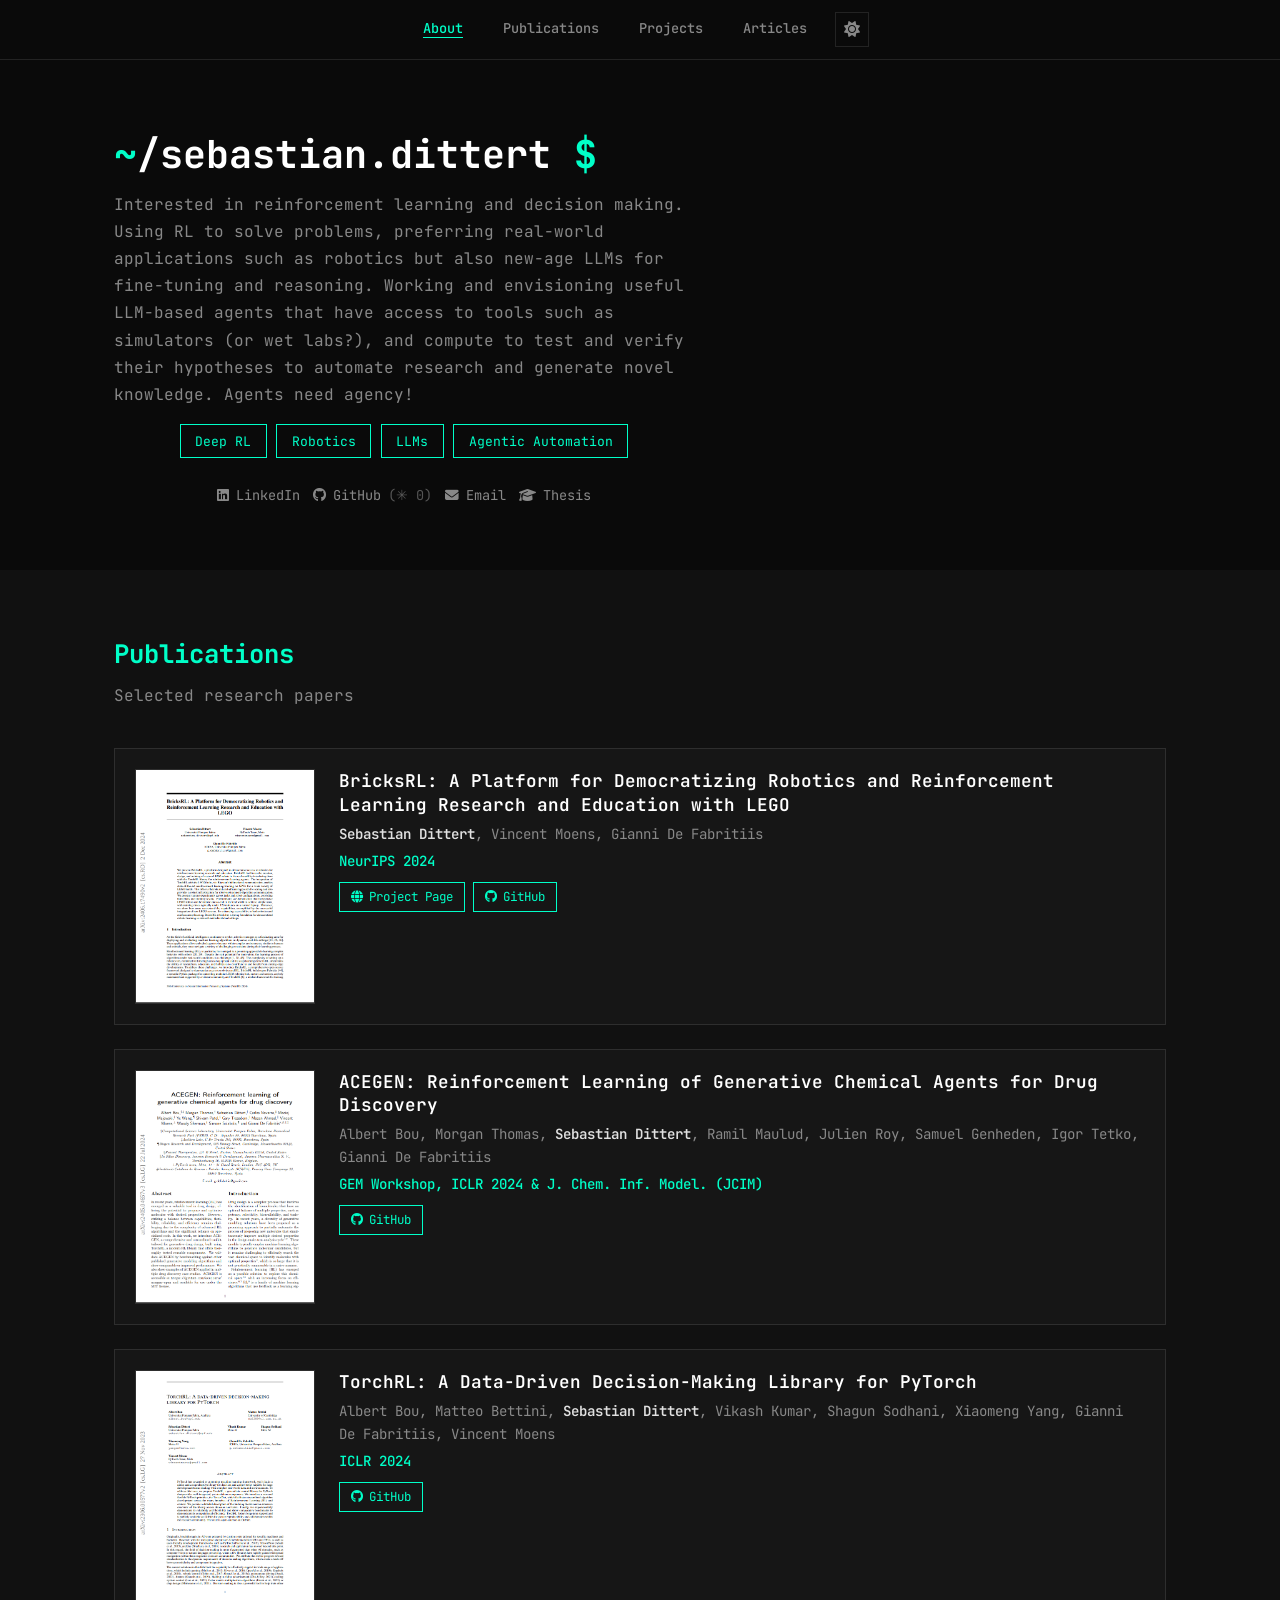
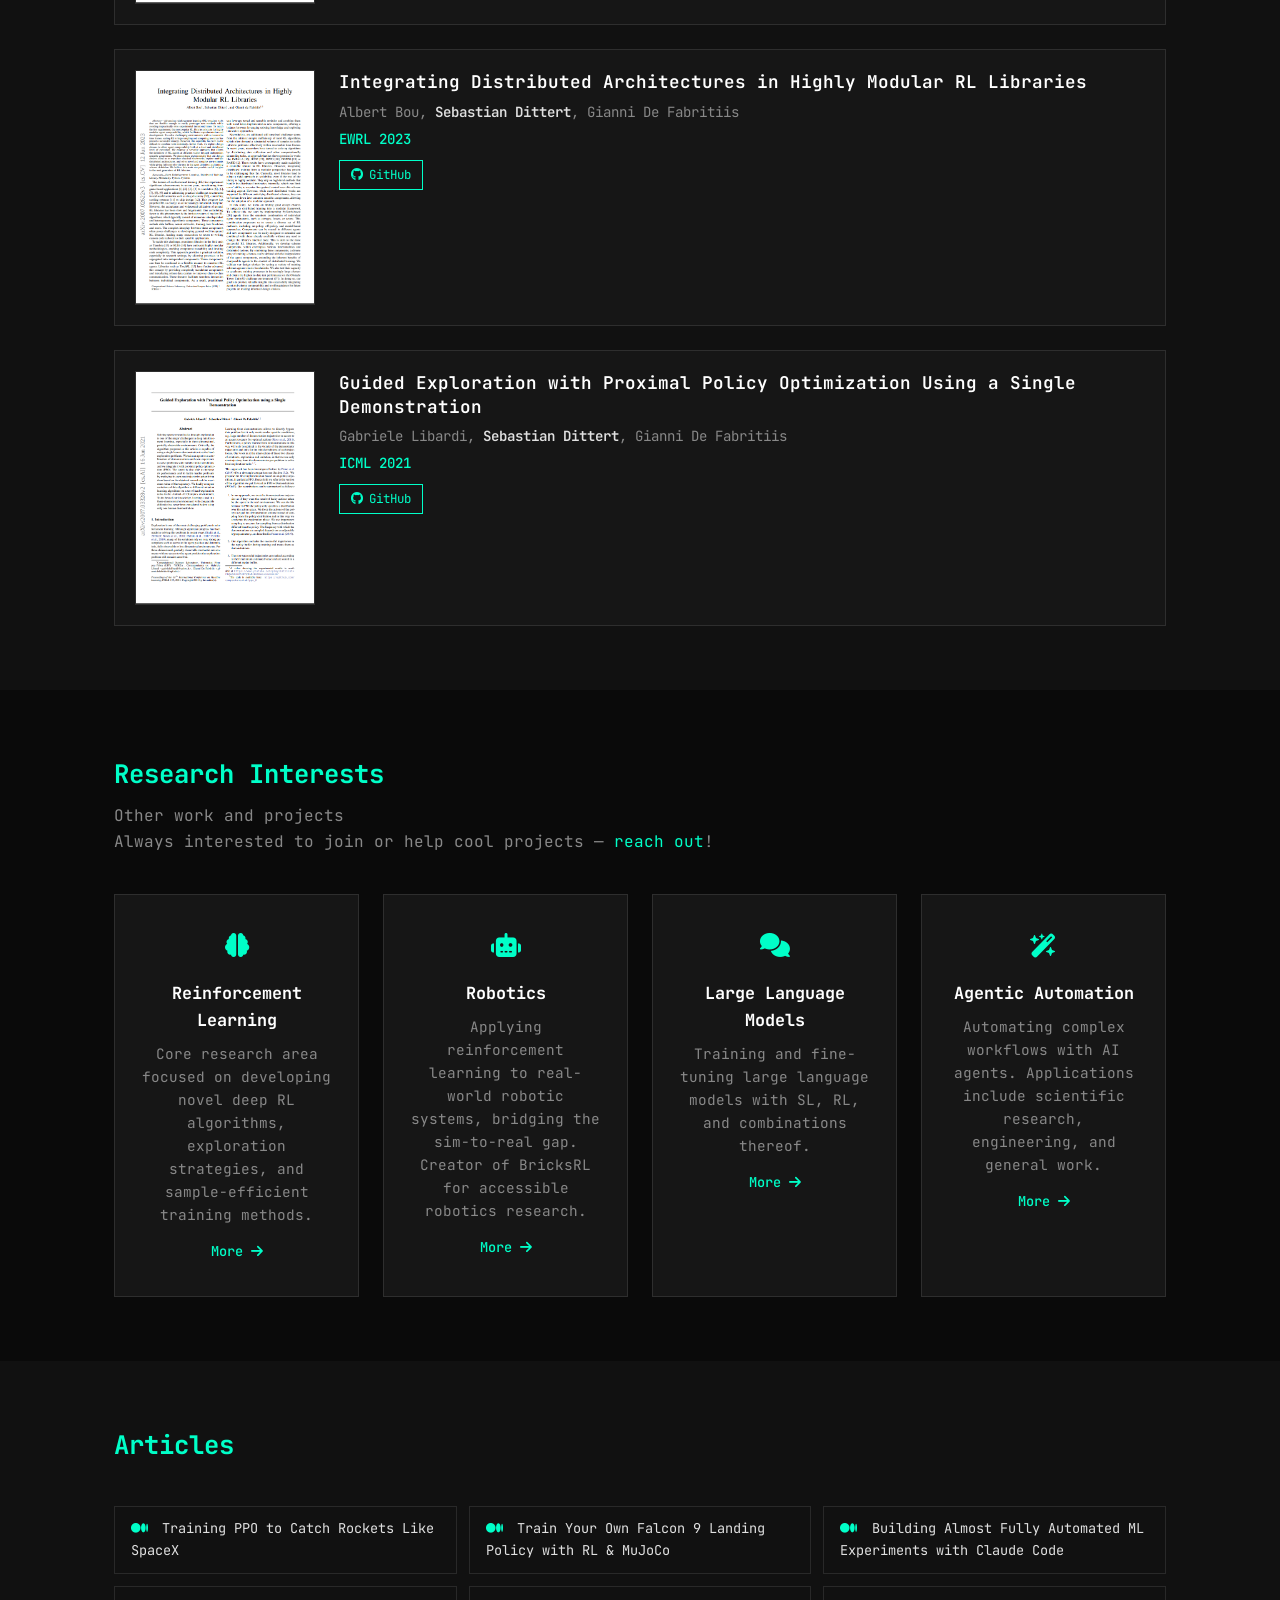
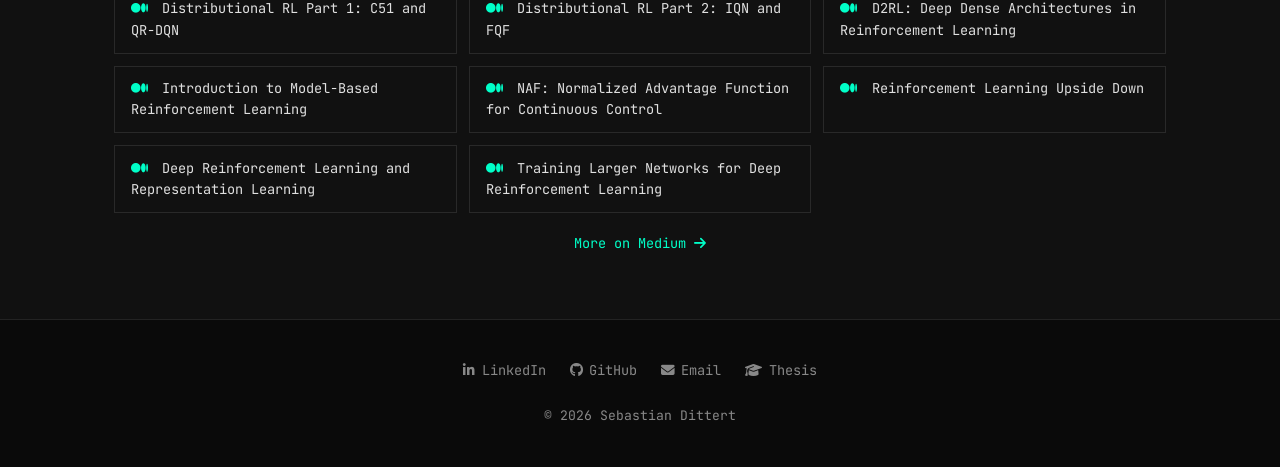
==== index.html @ d5b0a1cf "Add PPO rocket catching article to articles section Co-Authored-By: Claude Opus 4.6 (1M context) <no" ====
<!DOCTYPE html>
<html lang="en">
<head>
    <meta charset="utf-8" />
    <meta name="viewport" content="width=device-width, initial-scale=1" />
    <title>~/sebastian.dittert</title>
    <link rel="preconnect" href="https://fonts.googleapis.com" />
    <link rel="preconnect" href="https://fonts.gstatic.com" crossorigin />
    <link href="https://fonts.googleapis.com/css2?family=Inter:wght@400;500;600&family=JetBrains+Mono:wght@400;500;600;700&display=swap" rel="stylesheet" />
    <link rel="stylesheet" href="https://cdnjs.cloudflare.com/ajax/libs/font-awesome/6.5.1/css/all.min.css" />
    <style>
        /* ── Reset & Variables ── */
        *, *::before, *::after { margin: 0; padding: 0; box-sizing: border-box; }

        :root {
            --accent: #00ffc8;
            --accent-dim: rgba(0,255,200,.15);
            --bg: #0a0a0a;
            --bg-alt: #111;
            --surface: #161616;
            --border: rgba(255,255,255,.1);
            --text: #e0e0e0;
            --text-light: #888;
            --text-bright: #fff;
            --font-mono: 'JetBrains Mono', 'Fira Code', Consolas, monospace;
            --font-body: 'JetBrains Mono', 'Fira Code', Consolas, monospace;
        }

        [data-theme="light"] {
            --accent: #e8500e;
            --accent-dim: rgba(232,80,14,.12);
            --bg: #fafafa;
            --bg-alt: #f0f0f0;
            --surface: #fff;
            --border: rgba(0,0,0,.1);
            --text: #1a1a1a;
            --text-light: #555;
            --text-bright: #000;
        }

        html { scroll-behavior: smooth; }

        body {
            font-family: var(--font-body);
            line-height: 1.6;
            color: var(--text);
            background: var(--bg);
        }

        .container { max-width: 1100px; margin: 0 auto; padding: 0 24px; }

        a { color: var(--accent); text-decoration: none; transition: color .2s; }
        a:hover { color: var(--text-bright); }

        /* ── Navigation ── */
        nav {
            background: var(--bg);
            position: sticky;
            top: 0;
            z-index: 100;
            border-bottom: 1px solid var(--border);
        }

        .nav-inner {
            display: flex;
            justify-content: center;
            gap: 1rem;
            padding: .75rem 0;
            flex-wrap: wrap;
        }

        .nav-inner a {
            color: var(--text-light);
            padding: .4rem .75rem;
            border-radius: 0;
            font-family: var(--font-mono);
            font-size: .85rem;
            font-weight: 500;
            transition: color .2s;
        }

        .nav-inner a:hover,
        .nav-inner a.active {
            color: var(--accent);
            background: none;
            text-decoration: underline;
            text-underline-offset: 4px;
        }

        /* ── Header / About ── */
        .hero {
            background: var(--bg);
            color: var(--text);
            padding: 4rem 0 3.5rem;
        }

        .hero-grid {
            display: flex;
            align-items: center;
            gap: 3rem;
        }

        .hero-text h1 {
            font-family: var(--font-mono);
            font-size: 2.4rem;
            font-weight: 700;
            margin-bottom: .35rem;
            color: var(--text-bright);
        }

        .hero-text .bio {
            color: var(--text-light);
            max-width: 580px;
            margin-bottom: 1rem;
            line-height: 1.7;
        }

        .tags { display: flex; gap: .6rem; flex-wrap: wrap; margin-bottom: 1.2rem; justify-content: center; }

        .tag {
            background: transparent;
            color: var(--accent);
            padding: .35rem .9rem;
            border-radius: 0;
            font-size: .82rem;
            font-family: var(--font-mono);
            border: 1px solid var(--accent);
        }

        .social-row { display: flex; gap: .8rem; flex-wrap: wrap; justify-content: center; }

        .social-btn {
            display: inline-flex;
            align-items: center;
            gap: .45rem;
            color: var(--text-light);
            background: none;
            padding: .45rem 0;
            border-radius: 0;
            font-family: var(--font-mono);
            font-size: .85rem;
            transition: color .2s;
        }

        .social-btn:hover { color: var(--accent); background: none; }

        /* ── Section Shared ── */
        .section { padding: 4rem 0; }
        .section--alt { background: var(--bg-alt); }

        .section-heading {
            text-align: left;
            margin-bottom: 2.5rem;
        }

        .section-heading h2 {
            font-family: var(--font-mono);
            font-size: 1.6rem;
            color: var(--accent);
            margin-bottom: .5rem;
        }

        .section-heading h2::after { display: none; }

        .section-heading p { color: var(--text-light); }

        /* ── Publications ── */
        .pub-list { display: flex; flex-direction: column; gap: 1.5rem; }

        .pub-card {
            display: flex;
            gap: 1.5rem;
            background: var(--surface);
            border-radius: 0;
            border: 1px solid var(--border);
            overflow: hidden;
            transition: border-color .2s;
        }

        .pub-card:hover { border-color: var(--accent); }

        .pub-thumb {
            width: 200px;
            flex-shrink: 0;
            display: flex;
            align-items: flex-start;
            padding: 1.25rem 0 1.25rem 1.25rem;
        }

        .pub-thumb img {
            width: 100%;
            border: 1px solid var(--border);
            border-radius: 0;
            display: block;
        }

        .pub-body { padding: 1.25rem 1.25rem 1.25rem 0; flex: 1; min-width: 0; }

        .pub-title {
            font-size: 1.1rem;
            font-weight: 600;
            color: var(--text-bright);
            margin-bottom: .4rem;
            line-height: 1.35;
        }

        .pub-title a { color: inherit; }
        .pub-title a:hover { color: var(--accent); }

        .pub-authors { color: var(--text-light); font-size: .88rem; margin-bottom: .3rem; }
        .pub-authors .me { font-weight: 600; color: var(--text); }

        .pub-venue { color: var(--accent); font-size: .88rem; font-weight: 500; margin-bottom: .6rem; }

        .pub-links {
            display: flex;
            gap: .5rem;
            flex-wrap: wrap;
        }

        .pub-links a {
            background: transparent;
            color: var(--accent);
            padding: .25rem .7rem;
            border: 1px solid var(--accent);
            font-size: .78rem;
            font-family: var(--font-mono);
            display: inline-flex;
            align-items: center;
            gap: .35rem;
            transition: background .2s, color .2s;
        }

        .pub-links a:hover {
            background: var(--accent);
            color: var(--bg);
        }

        /* ── Research Interests ── */
        .interests-grid {
            display: grid;
            grid-template-columns: repeat(auto-fit, minmax(240px, 1fr));
            gap: 1.5rem;
        }

        .interest-card {
            background: var(--surface);
            border-radius: 0;
            padding: 2rem 1.5rem;
            border: 1px solid var(--border);
            text-align: center;
            transition: border-color .2s;
        }

        .interest-card:hover { border-color: var(--accent); }

        .interest-icon {
            margin: 0 auto .9rem;
            color: var(--accent);
            font-size: 1.5rem;
        }

        .interest-card h3 {
            font-family: var(--font-mono);
            font-size: 1.05rem;
            color: var(--text-bright);
            margin-bottom: .5rem;
        }

        .interest-card p {
            color: var(--text-light);
            font-size: .9rem;
            line-height: 1.6;
            margin-bottom: .75rem;
        }

        .interest-link {
            font-size: .85rem;
            font-weight: 500;
            font-family: var(--font-mono);
        }

        /* ── Articles ── */
        .articles-list {
            display: grid;
            grid-template-columns: repeat(auto-fit, minmax(300px, 1fr));
            gap: .75rem;
        }

        .articles-list a {
            display: block;
            padding: .7rem 1rem;
            border: 1px solid var(--border);
            color: var(--text);
            text-decoration: none;
            font-size: .85rem;
            font-family: var(--font-mono);
            transition: border-color .2s, color .2s;
        }

        .articles-list a:hover {
            border-color: var(--accent);
            color: var(--accent);
        }

        .articles-list a i { margin-right: .4rem; color: var(--accent); }

        .articles-more {
            margin-top: 1.25rem;
            text-align: center;
            font-size: .85rem;
            font-family: var(--font-mono);
        }

        /* ── Footer ── */
        footer {
            background: var(--bg);
            color: var(--text);
            padding: 2.5rem 0;
            text-align: center;
            border-top: 1px solid var(--border);
        }

        .footer-links { display: flex; justify-content: center; gap: 1.5rem; margin-bottom: 1.25rem; }

        .footer-link {
            display: inline-flex;
            align-items: center;
            gap: .4rem;
            color: var(--text-light);
            font-family: var(--font-mono);
            font-size: .85rem;
            transition: color .2s;
        }

        .footer-link:hover { color: var(--accent); }

        footer small { color: var(--text-light); font-size: .82rem; }

        /* ── Responsive ── */
        @media (max-width: 700px) {
            .hero-grid {
                flex-direction: column;
                text-align: center;
            }

            .tags, .social-row { justify-content: center; }

            .hero-text h1 { font-size: 1.8rem; }

            .pub-card { flex-direction: column; }

            .pub-thumb {
                width: 100%;
                min-height: 180px;
                max-height: 220px;
                padding: 0;
                overflow: hidden;
                display: block;
            }

            .pub-thumb img {
                width: 100%;
                height: 200px;
                object-fit: cover;
                display: block;
            }

            .pub-body { padding: 1rem; }

            .interests-grid { grid-template-columns: 1fr; }
        }

        /* ── Theme Toggle ── */
        .theme-toggle {
            background: none;
            border: 1px solid var(--border);
            color: var(--text-light);
            font-size: 1rem;
            cursor: pointer;
            padding: .35rem .5rem;
            line-height: 1;
            transition: color .2s, border-color .2s;
            font-family: var(--font-mono);
        }

        .theme-toggle:hover {
            color: var(--accent);
            border-color: var(--accent);
        }

        [data-theme="light"] .pub-links a:hover {
            color: #fff;
        }

        /* ── Fade-in on scroll ── */
        .fade-target {
            opacity: 0;
            transform: translateY(20px);
            transition: opacity .5s ease, transform .5s ease;
        }

        .fade-target.visible {
            opacity: 1;
            transform: translateY(0);
        }
    </style>
</head>
<body>

<!-- Navigation -->
<nav>
    <div class="container nav-inner">
        <a href="#about">About</a>
        <a href="#publications">Publications</a>
        <a href="#interests">Projects</a>
        <a href="#articles">Articles</a>
        <button class="theme-toggle" id="theme-toggle" aria-label="Toggle light/dark mode"><i class="fas fa-sun"></i></button>
    </div>
</nav>

<!-- Header / About -->
<section class="hero" id="about">
    <div class="container">
        <div class="hero-grid">
            <div class="hero-text">
                <h1><span style="color:var(--accent)">~</span>/sebastian.dittert <span style="color:var(--accent)">$</span></h1>
                <p class="bio">
                    Interested in reinforcement learning and decision making. Using RL to solve problems, preferring real-world applications such as robotics but also new-age LLMs for fine-tuning and reasoning. Working and envisioning useful LLM-based agents that have access to tools such as simulators (or wet labs?), and compute to test and verify their hypotheses to automate research and generate novel knowledge. Agents need agency!
                </p>
                <div class="tags">
                    <span class="tag">Deep RL</span>
                    <span class="tag">Robotics</span>
                    <span class="tag">LLMs</span>
                    <span class="tag">Agentic Automation</span>
                </div>
                <div class="social-row">
                    <a class="social-btn" href="https://www.linkedin.com/in/sebastian-dittert/" target="_blank" rel="noopener">
                        <i class="fab fa-linkedin"></i> LinkedIn
                    </a>
                    <a class="social-btn" href="https://github.com/BY571" target="_blank" rel="noopener">
                        <i class="fab fa-github"></i> GitHub <span id="total-stars" style="opacity:.6"></span>
                    </a>
                    <a class="social-btn" href="mailto:sebastian.dittert@gmx.de">
                        <i class="fas fa-envelope"></i> Email
                    </a>
                    <a class="social-btn" href="https://www.tdx.cat/handle/10803/696643" target="_blank" rel="noopener">
                        <i class="fas fa-graduation-cap"></i> Thesis
                    </a>
                </div>
            </div>
        </div>
    </div>
</section>

<!-- Publications -->
<section class="section section--alt" id="publications">
    <div class="container">
        <div class="section-heading">
            <h2>Publications</h2>
            <p>Selected research papers</p>
        </div>

        <div class="pub-list">

            <!-- 1 — BricksRL -->
            <div class="pub-card fade-target">
                <div class="pub-thumb">
                    <img src="media/papers/bricksrl.png" alt="BricksRL paper front page" />
                </div>
                <div class="pub-body">
                    <div class="pub-title">
                        <a href="https://arxiv.org/abs/2406.17490" target="_blank" rel="noopener">
                            BricksRL: A Platform for Democratizing Robotics and Reinforcement Learning Research and Education with LEGO
                        </a>
                    </div>
                    <div class="pub-authors">
                        <span class="me">Sebastian Dittert</span>, Vincent Moens, Gianni De Fabritiis
                    </div>
                    <div class="pub-venue">NeurIPS 2024</div>
                    <div class="pub-links">
                        <a href="https://bricksrl.github.io/ProjectPage/" target="_blank" rel="noopener"><i class="fas fa-globe"></i> Project Page</a>
                        <a href="https://github.com/BricksRL/bricksrl" target="_blank" rel="noopener"><i class="fab fa-github"></i> GitHub</a>
                    </div>
                </div>
            </div>

            <!-- 2 — ACEGEN -->
            <div class="pub-card fade-target">
                <div class="pub-thumb">
                    <img src="media/papers/acegen.png" alt="ACEGEN paper front page" />
                </div>
                <div class="pub-body">
                    <div class="pub-title">
                        <a href="https://arxiv.org/abs/2405.04657" target="_blank" rel="noopener">
                            ACEGEN: Reinforcement Learning of Generative Chemical Agents for Drug Discovery
                        </a>
                    </div>
                    <div class="pub-authors">
                        Albert Bou, Morgan Thomas, <span class="me">Sebastian Dittert</span>, Ramil Maulud, Julien Roy, Samuel Genheden, Igor Tetko, Gianni De Fabritiis
                    </div>
                    <div class="pub-venue">GEM Workshop, ICLR 2024 &amp; J. Chem. Inf. Model. (JCIM)</div>
                    <div class="pub-links">
                        <a href="https://github.com/Acellera/acegen-open" target="_blank" rel="noopener"><i class="fab fa-github"></i> GitHub</a>
                    </div>
                </div>
            </div>

            <!-- 3 — TorchRL -->
            <div class="pub-card fade-target">
                <div class="pub-thumb">
                    <img src="media/papers/Torchrl.png" alt="TorchRL paper front page" />
                </div>
                <div class="pub-body">
                    <div class="pub-title">
                        <a href="https://arxiv.org/abs/2306.00577" target="_blank" rel="noopener">
                            TorchRL: A Data-Driven Decision-Making Library for PyTorch
                        </a>
                    </div>
                    <div class="pub-authors">
                        Albert Bou, Matteo Bettini, <span class="me">Sebastian Dittert</span>, Vikash Kumar, Shagun Sodhani, Xiaomeng Yang, Gianni De Fabritiis, Vincent Moens
                    </div>
                    <div class="pub-venue">ICLR 2024</div>
                    <div class="pub-links">
                        <a href="https://github.com/pytorch/rl" target="_blank" rel="noopener"><i class="fab fa-github"></i> GitHub</a>
                    </div>
                </div>
            </div>

            <!-- 4 — Distributed Architectures -->
            <div class="pub-card fade-target">
                <div class="pub-thumb">
                    <img src="media/papers/integrating.png" alt="Distributed Architectures paper front page" />
                </div>
                <div class="pub-body">
                    <div class="pub-title">
                        <a href="https://arxiv.org/abs/2007.02622" target="_blank" rel="noopener">
                            Integrating Distributed Architectures in Highly Modular RL Libraries
                        </a>
                    </div>
                    <div class="pub-authors">
                        Albert Bou, <span class="me">Sebastian Dittert</span>, Gianni De Fabritiis
                    </div>
                    <div class="pub-venue">EWRL 2023</div>
                    <div class="pub-links">
                        <a href="https://github.com/compsciencelab/pytorchrl" target="_blank" rel="noopener"><i class="fab fa-github"></i> GitHub</a>
                    </div>
                </div>
            </div>

            <!-- 5 — Guided Exploration -->
            <div class="pub-card fade-target">
                <div class="pub-thumb">
                    <img src="media/papers/guided_exploration.png" alt="Guided Exploration paper front page" />
                </div>
                <div class="pub-body">
                    <div class="pub-title">
                        <a href="https://arxiv.org/abs/2105.01696" target="_blank" rel="noopener">
                            Guided Exploration with Proximal Policy Optimization Using a Single Demonstration
                        </a>
                    </div>
                    <div class="pub-authors">
                        Gabriele Libardi, <span class="me">Sebastian Dittert</span>, Gianni De Fabritiis
                    </div>
                    <div class="pub-venue">ICML 2021</div>
                    <div class="pub-links">
                        <a href="https://github.com/compsciencelab/ppo_D" target="_blank" rel="noopener"><i class="fab fa-github"></i> GitHub</a>
                    </div>
                </div>
            </div>

        </div>
    </div>
</section>

<!-- Research Interests -->
<section class="section" id="interests">
    <div class="container">
        <div class="section-heading">
            <h2>Research Interests</h2>
            <p>Other work and projects</p>
            <p>Always interested to join or help cool projects — <a href="mailto:sebastian.dittert@gmx.de">reach out</a>!</p>
        </div>

        <div class="interests-grid">

            <div class="interest-card fade-target">
                <div class="interest-icon"><i class="fas fa-brain"></i></div>
                <h3>Reinforcement Learning</h3>
                <p>Core research area focused on developing novel deep RL algorithms, exploration strategies, and sample-efficient training methods.</p>
                <a class="interest-link" href="rl.html">More <i class="fas fa-arrow-right"></i></a>
            </div>

            <div class="interest-card fade-target">
                <div class="interest-icon"><i class="fas fa-robot"></i></div>
                <h3>Robotics</h3>
                <p>Applying reinforcement learning to real-world robotic systems, bridging the sim-to-real gap. Creator of BricksRL for accessible robotics research.</p>
                <a class="interest-link" href="robotics.html">More <i class="fas fa-arrow-right"></i></a>
            </div>

            <div class="interest-card fade-target">
                <div class="interest-icon"><i class="fas fa-comments"></i></div>
                <h3>Large Language Models</h3>
                <p>Training and fine-tuning large language models with SL, RL, and combinations thereof.</p>
                <a class="interest-link" href="llms.html">More <i class="fas fa-arrow-right"></i></a>
            </div>

            <div class="interest-card fade-target">
                <div class="interest-icon"><i class="fas fa-wand-magic-sparkles"></i></div>
                <h3>Agentic Automation</h3>
                <p>Automating complex workflows with AI agents. Applications include scientific research, engineering, and general work.</p>
                <a class="interest-link" href="agentic-automation.html">More <i class="fas fa-arrow-right"></i></a>
            </div>

        </div>
    </div>
</section>

<!-- Articles -->
<section class="section section--alt" id="articles">
    <div class="container">
        <div class="section-heading">
            <h2>Articles</h2>
        </div>

        <div class="articles-list">
            <a href="https://medium.com/@sebastian-dittert/training-ppo-to-catch-rockets-like-spacex-11237ca1eddb" target="_blank" rel="noopener"><i class="fab fa-medium"></i> Training PPO to Catch Rockets Like SpaceX</a>
            <a href="https://medium.com/@sebastian-dittert/train-your-own-falcon-9-landing-policy-with-rl-mujoco-6c87f41ba745" target="_blank" rel="noopener"><i class="fab fa-medium"></i> Train Your Own Falcon 9 Landing Policy with RL &amp; MuJoCo</a>
            <a href="https://medium.com/datadriveninvestor/building-almost-fully-automated-ml-experiments-with-claudecode-41d3973d2109" target="_blank" rel="noopener"><i class="fab fa-medium"></i> Building Almost Fully Automated ML Experiments with Claude Code</a>
            <a href="https://medium.com/analytics-vidhya/distributional-reinforcement-learning-part-1-c51-and-qr-dqn-a04c96a258dc" target="_blank" rel="noopener"><i class="fab fa-medium"></i> Distributional RL Part 1: C51 and QR-DQN</a>
            <a href="https://medium.com/analytics-vidhya/distributional-reinforcement-learning-part-2-iqn-and-fqf-567fbc7a04d7" target="_blank" rel="noopener"><i class="fab fa-medium"></i> Distributional RL Part 2: IQN and FQF</a>
            <a href="https://medium.com/analytics-vidhya/d2rl-deep-dense-architectures-in-reinforcement-learning-24419e6804b" target="_blank" rel="noopener"><i class="fab fa-medium"></i> D2RL: Deep Dense Architectures in Reinforcement Learning</a>
            <a href="https://medium.com/analytics-vidhya/introduction-to-model-based-reinforcement-learning-6db0573160da" target="_blank" rel="noopener"><i class="fab fa-medium"></i> Introduction to Model-Based Reinforcement Learning</a>
            <a href="https://medium.com/analytics-vidhya/naf-normalized-advantage-function-dqn-for-continuous-control-tasks-b9dcb6ebeab8" target="_blank" rel="noopener"><i class="fab fa-medium"></i> NAF: Normalized Advantage Function for Continuous Control</a>
            <a href="https://medium.com/analytics-vidhya/research-project-reinforcement-learning-upside-down-295e63d6be68" target="_blank" rel="noopener"><i class="fab fa-medium"></i> Reinforcement Learning Upside Down</a>
            <a href="https://medium.com/analytics-vidhya/deep-reinforcement-learning-and-representation-learning-8a6362e761ee" target="_blank" rel="noopener"><i class="fab fa-medium"></i> Deep Reinforcement Learning and Representation Learning</a>
            <a href="https://medium.com/analytics-vidhya/training-larger-networks-for-deep-reinforcement-learning-64709901256" target="_blank" rel="noopener"><i class="fab fa-medium"></i> Training Larger Networks for Deep Reinforcement Learning</a>
        </div>
        <div class="articles-more">
            <a href="https://medium.com/@sebastian-dittert" target="_blank" rel="noopener">More on Medium <i class="fas fa-arrow-right"></i></a>
        </div>
    </div>
</section>

<!-- Footer -->
<footer>
    <div class="container">
        <div class="footer-links">
            <a class="footer-link" href="https://www.linkedin.com/in/sebastian-dittert/" target="_blank" rel="noopener" aria-label="LinkedIn">
                <i class="fab fa-linkedin-in"></i> LinkedIn
            </a>
            <a class="footer-link" href="https://github.com/BY571" target="_blank" rel="noopener" aria-label="GitHub">
                <i class="fab fa-github"></i> GitHub
            </a>
            <a class="footer-link" href="mailto:sebastian.dittert@gmx.de" aria-label="Email">
                <i class="fas fa-envelope"></i> Email
            </a>
            <a class="footer-link" href="https://www.tdx.cat/handle/10803/696643" target="_blank" rel="noopener" aria-label="Thesis">
                <i class="fas fa-graduation-cap"></i> Thesis
            </a>
        </div>
        <small>&copy; 2026 Sebastian Dittert</small>
    </div>
</footer>

<script>
// Smooth scroll for nav links
document.querySelectorAll('a[href^="#"]').forEach(function(a) {
    a.addEventListener('click', function(e) {
        var target = document.querySelector(this.getAttribute('href'));
        if (target) {
            e.preventDefault();
            target.scrollIntoView({ behavior: 'smooth', block: 'start' });
        }
    });
});

// Highlight active nav link on scroll
var navLinks = document.querySelectorAll('.nav-inner a[href^="#"]');
var sections = [];
navLinks.forEach(function(link) {
    var sec = document.querySelector(link.getAttribute('href'));
    if (sec) sections.push({ el: sec, link: link });
});

function updateActive() {
    var scrollY = window.scrollY + 80;
    var current = sections[0];
    for (var i = 0; i < sections.length; i++) {
        if (sections[i].el.offsetTop <= scrollY) current = sections[i];
    }
    navLinks.forEach(function(l) { l.classList.remove('active'); });
    if (current) current.link.classList.add('active');
}
window.addEventListener('scroll', updateActive);
updateActive();

// Fade-in on scroll
var observer = new IntersectionObserver(function(entries) {
    entries.forEach(function(entry) {
        if (entry.isIntersecting) {
            entry.target.classList.add('visible');
        }
    });
}, { threshold: 0.1, rootMargin: '0px 0px -40px 0px' });

document.querySelectorAll('.fade-target').forEach(function(el) {
    observer.observe(el);
});

// Theme toggle
(function() {
    var toggle = document.getElementById('theme-toggle');
    var icon = toggle.querySelector('i');
    var saved = localStorage.getItem('theme');
    if (saved === 'light') {
        document.documentElement.setAttribute('data-theme', 'light');
        icon.className = 'fas fa-moon';
    }
    toggle.addEventListener('click', function() {
        var isLight = document.documentElement.getAttribute('data-theme') === 'light';
        if (isLight) {
            document.documentElement.removeAttribute('data-theme');
            icon.className = 'fas fa-sun';
            localStorage.setItem('theme', 'dark');
        } else {
            document.documentElement.setAttribute('data-theme', 'light');
            icon.className = 'fas fa-moon';
            localStorage.setItem('theme', 'light');
        }
    });
})();

// Fetch total GitHub stars (BY571 + TorchTrade org)
(function() {
    var total = 0, pending = 0;
    var orgs = ['BY571', 'TorchTrade'];

    function show() {
        var el = document.getElementById('total-stars');
        if (el) el.textContent = '(\u2733 ' + total + ')';
    }

    orgs.forEach(function(org) {
        var page = 1;
        pending++;
        function fetchPage() {
            fetch('https://api.github.com/users/' + org + '/repos?per_page=100&page=' + page)
                .then(function(r) { return r.json(); })
                .then(function(repos) {
                    if (!Array.isArray(repos)) return;
                    repos.forEach(function(r) { total += r.stargazers_count || 0; });
                    if (repos.length === 100) { page++; fetchPage(); }
                    else { pending--; if (pending === 0) show(); }
                })
                .catch(function() { pending--; if (pending === 0) show(); });
        }
        fetchPage();
    });
})();
</script>

</body>
</html>
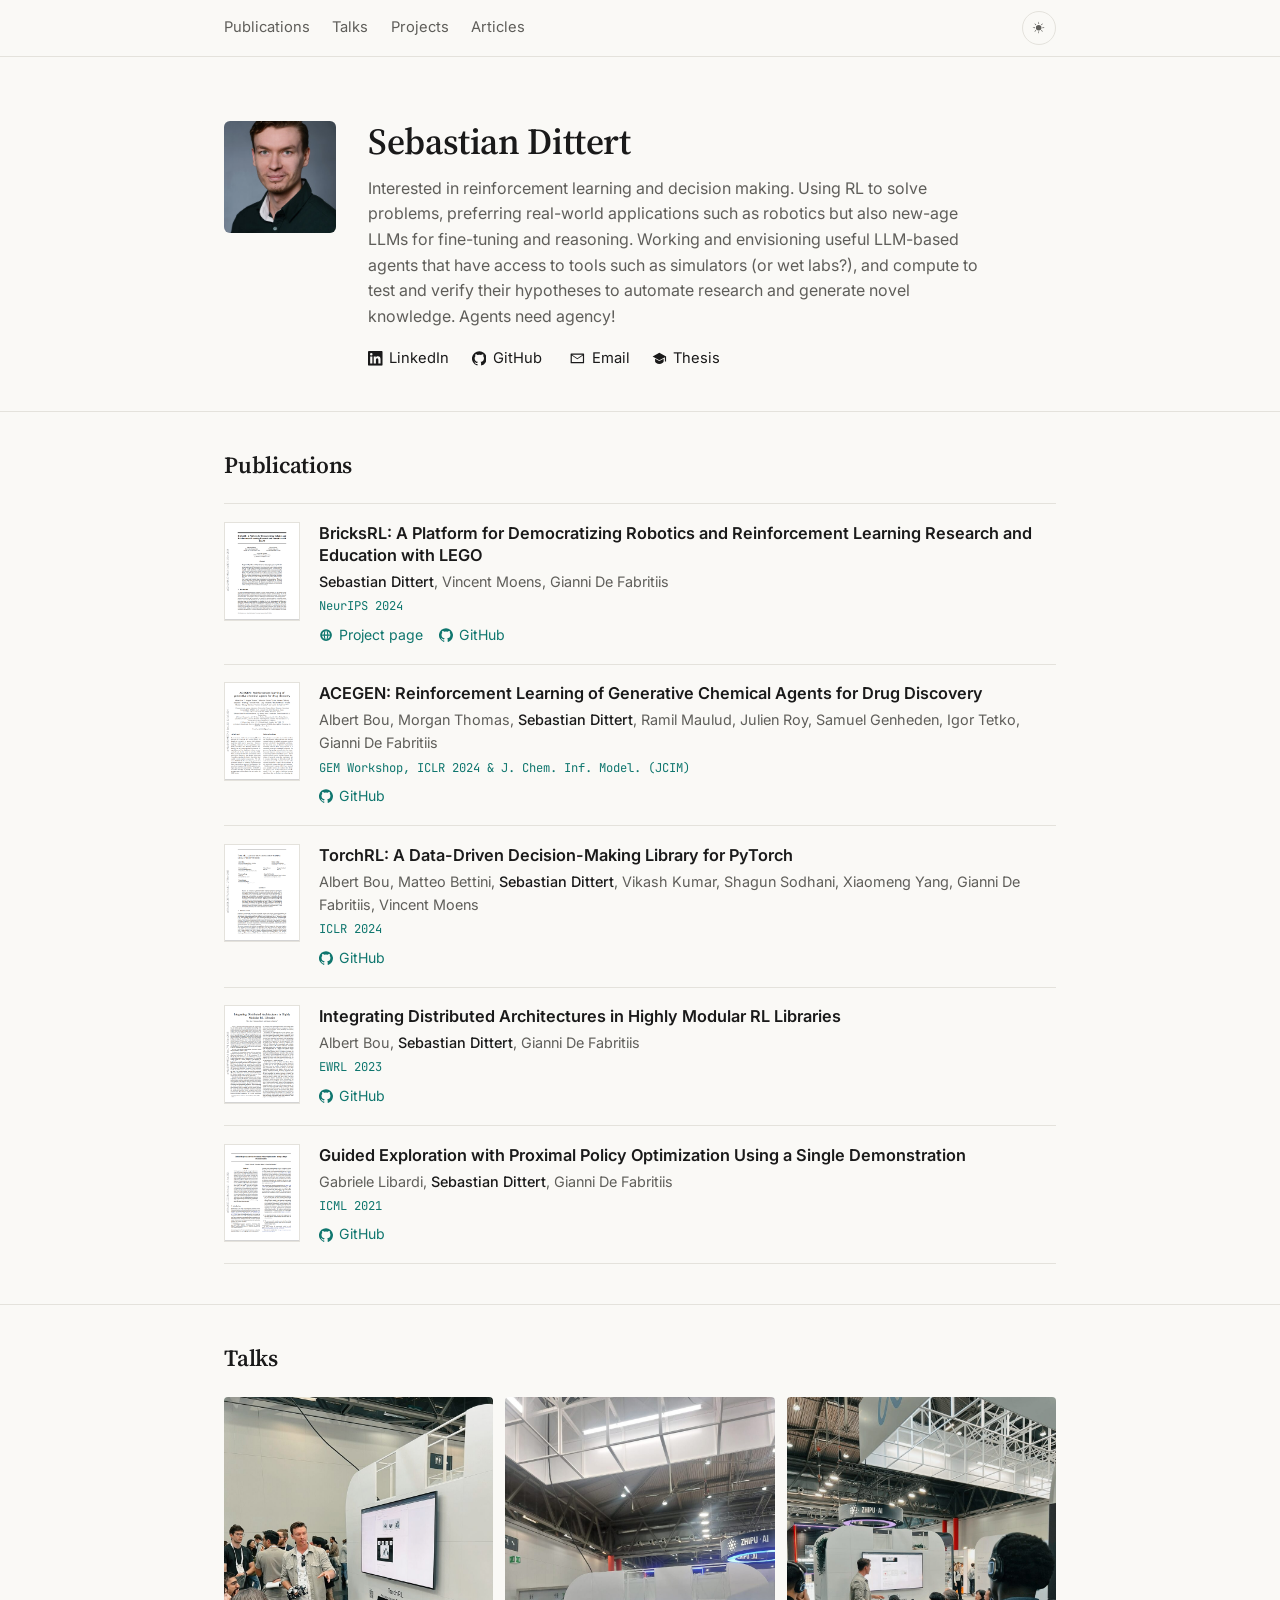
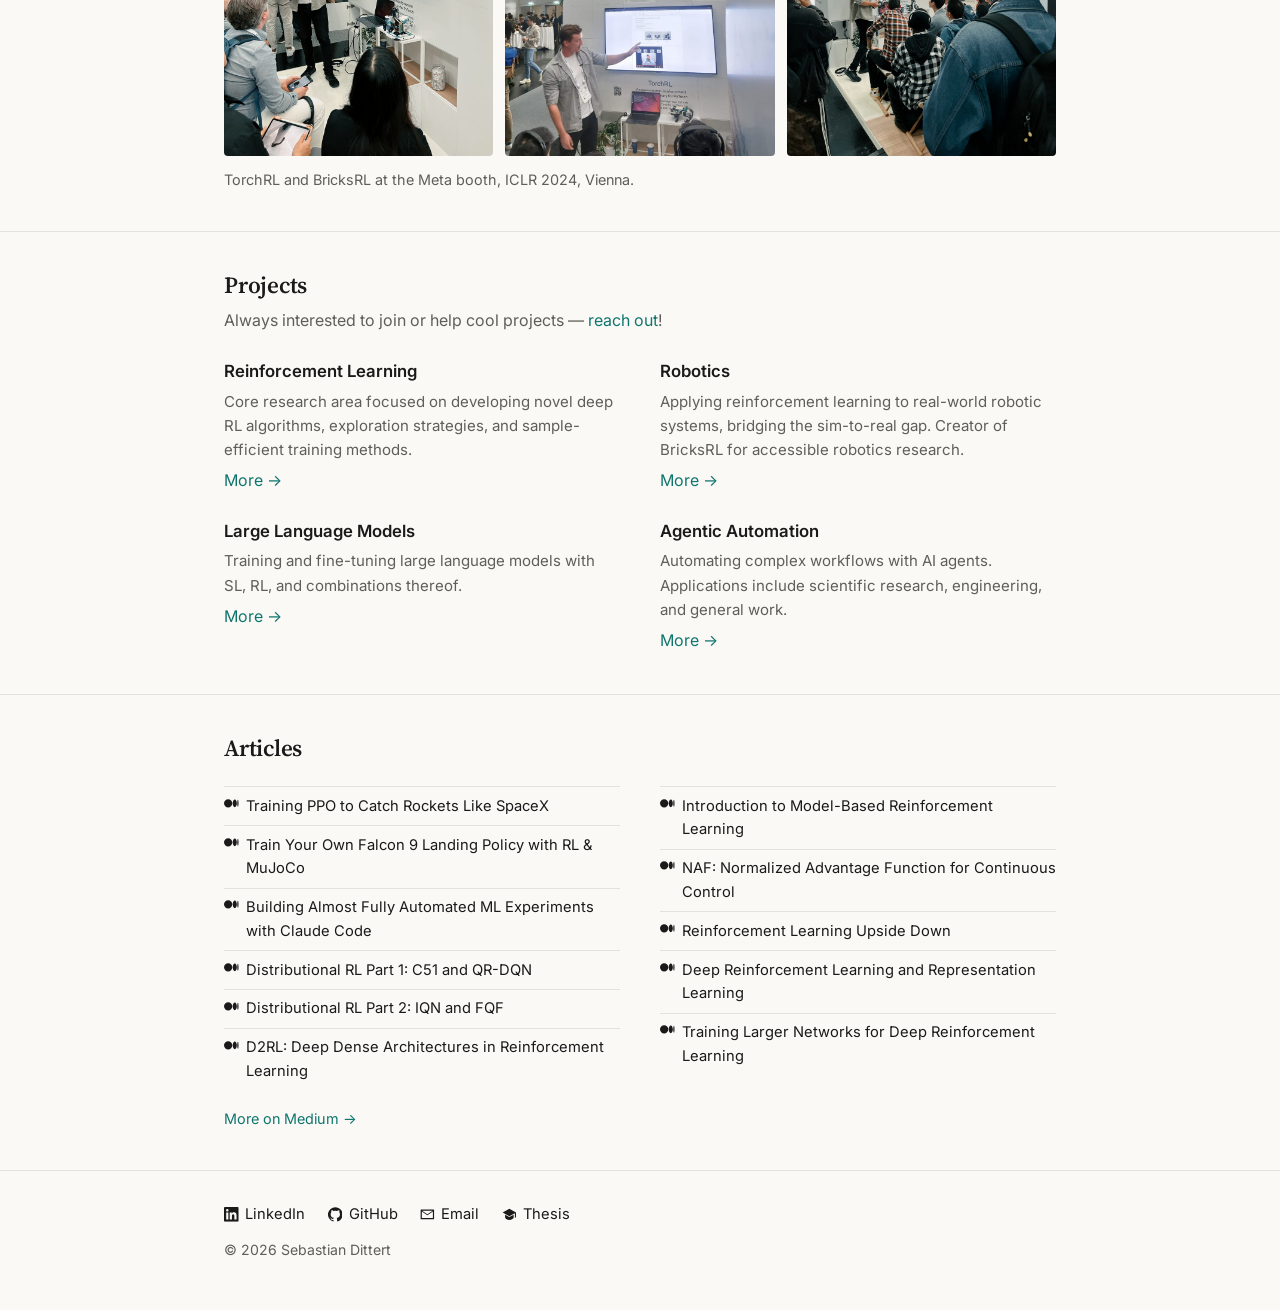
==== commit 90578118: "feat: redesign index page Co-Authored-By: Claude Fable 5.1 <noreply@anthropic.com>" ====
--- a/index.html
+++ b/index.html
@@ -1,764 +1,209 @@
-<!DOCTYPE html>
-<html lang="en">
-<head>
-    <meta charset="utf-8" />
-    <meta name="viewport" content="width=device-width, initial-scale=1" />
-    <title>~/sebastian.dittert</title>
-    <link rel="preconnect" href="https://fonts.googleapis.com" />
-    <link rel="preconnect" href="https://fonts.gstatic.com" crossorigin />
-    <link href="https://fonts.googleapis.com/css2?family=Inter:wght@400;500;600&family=JetBrains+Mono:wght@400;500;600;700&display=swap" rel="stylesheet" />
-    <link rel="stylesheet" href="https://cdnjs.cloudflare.com/ajax/libs/font-awesome/6.5.1/css/all.min.css" />
-    <style>
-        /* ── Reset & Variables ── */
-        *, *::before, *::after { margin: 0; padding: 0; box-sizing: border-box; }
-
-        :root {
-            --accent: #00ffc8;
-            --accent-dim: rgba(0,255,200,.15);
-            --bg: #0a0a0a;
-            --bg-alt: #111;
-            --surface: #161616;
-            --border: rgba(255,255,255,.1);
-            --text: #e0e0e0;
-            --text-light: #888;
-            --text-bright: #fff;
-            --font-mono: 'JetBrains Mono', 'Fira Code', Consolas, monospace;
-            --font-body: 'JetBrains Mono', 'Fira Code', Consolas, monospace;
-        }
-
-        [data-theme="light"] {
-            --accent: #e8500e;
-            --accent-dim: rgba(232,80,14,.12);
-            --bg: #fafafa;
-            --bg-alt: #f0f0f0;
-            --surface: #fff;
-            --border: rgba(0,0,0,.1);
-            --text: #1a1a1a;
-            --text-light: #555;
-            --text-bright: #000;
-        }
-
-        html { scroll-behavior: smooth; }
-
-        body {
-            font-family: var(--font-body);
-            line-height: 1.6;
-            color: var(--text);
-            background: var(--bg);
-        }
-
-        .container { max-width: 1100px; margin: 0 auto; padding: 0 24px; }
-
-        a { color: var(--accent); text-decoration: none; transition: color .2s; }
-        a:hover { color: var(--text-bright); }
-
-        /* ── Navigation ── */
-        nav {
-            background: var(--bg);
-            position: sticky;
-            top: 0;
-            z-index: 100;
-            border-bottom: 1px solid var(--border);
-        }
-
-        .nav-inner {
-            display: flex;
-            justify-content: center;
-            gap: 1rem;
-            padding: .75rem 0;
-            flex-wrap: wrap;
-        }
-
-        .nav-inner a {
-            color: var(--text-light);
-            padding: .4rem .75rem;
-            border-radius: 0;
-            font-family: var(--font-mono);
-            font-size: .85rem;
-            font-weight: 500;
-            transition: color .2s;
-        }
-
-        .nav-inner a:hover,
-        .nav-inner a.active {
-            color: var(--accent);
-            background: none;
-            text-decoration: underline;
-            text-underline-offset: 4px;
-        }
-
-        /* ── Header / About ── */
-        .hero {
-            background: var(--bg);
-            color: var(--text);
-            padding: 4rem 0 3.5rem;
-        }
-
-        .hero-grid {
-            display: flex;
-            align-items: center;
-            gap: 3rem;
-        }
-
-        .hero-text h1 {
-            font-family: var(--font-mono);
-            font-size: 2.4rem;
-            font-weight: 700;
-            margin-bottom: .35rem;
-            color: var(--text-bright);
-        }
-
-        .hero-text .bio {
-            color: var(--text-light);
-            max-width: 580px;
-            margin-bottom: 1rem;
-            line-height: 1.7;
-        }
-
-        .tags { display: flex; gap: .6rem; flex-wrap: wrap; margin-bottom: 1.2rem; justify-content: center; }
-
-        .tag {
-            background: transparent;
-            color: var(--accent);
-            padding: .35rem .9rem;
-            border-radius: 0;
-            font-size: .82rem;
-            font-family: var(--font-mono);
-            border: 1px solid var(--accent);
-        }
-
-        .social-row { display: flex; gap: .8rem; flex-wrap: wrap; justify-content: center; }
-
-        .social-btn {
-            display: inline-flex;
-            align-items: center;
-            gap: .45rem;
-            color: var(--text-light);
-            background: none;
-            padding: .45rem 0;
-            border-radius: 0;
-            font-family: var(--font-mono);
-            font-size: .85rem;
-            transition: color .2s;
-        }
-
-        .social-btn:hover { color: var(--accent); background: none; }
-
-        /* ── Section Shared ── */
-        .section { padding: 4rem 0; }
-        .section--alt { background: var(--bg-alt); }
-
-        .section-heading {
-            text-align: left;
-            margin-bottom: 2.5rem;
-        }
-
-        .section-heading h2 {
-            font-family: var(--font-mono);
-            font-size: 1.6rem;
-            color: var(--accent);
-            margin-bottom: .5rem;
-        }
-
-        .section-heading h2::after { display: none; }
-
-        .section-heading p { color: var(--text-light); }
-
-        /* ── Publications ── */
-        .pub-list { display: flex; flex-direction: column; gap: 1.5rem; }
-
-        .pub-card {
-            display: flex;
-            gap: 1.5rem;
-            background: var(--surface);
-            border-radius: 0;
-            border: 1px solid var(--border);
-            overflow: hidden;
-            transition: border-color .2s;
-        }
-
-        .pub-card:hover { border-color: var(--accent); }
-
-        .pub-thumb {
-            width: 200px;
-            flex-shrink: 0;
-            display: flex;
-            align-items: flex-start;
-            padding: 1.25rem 0 1.25rem 1.25rem;
-        }
-
-        .pub-thumb img {
-            width: 100%;
-            border: 1px solid var(--border);
-            border-radius: 0;
-            display: block;
-        }
-
-        .pub-body { padding: 1.25rem 1.25rem 1.25rem 0; flex: 1; min-width: 0; }
-
-        .pub-title {
-            font-size: 1.1rem;
-            font-weight: 600;
-            color: var(--text-bright);
-            margin-bottom: .4rem;
-            line-height: 1.35;
-        }
-
-        .pub-title a { color: inherit; }
-        .pub-title a:hover { color: var(--accent); }
-
-        .pub-authors { color: var(--text-light); font-size: .88rem; margin-bottom: .3rem; }
-        .pub-authors .me { font-weight: 600; color: var(--text); }
-
-        .pub-venue { color: var(--accent); font-size: .88rem; font-weight: 500; margin-bottom: .6rem; }
-
-        .pub-links {
-            display: flex;
-            gap: .5rem;
-            flex-wrap: wrap;
-        }
-
-        .pub-links a {
-            background: transparent;
-            color: var(--accent);
-            padding: .25rem .7rem;
-            border: 1px solid var(--accent);
-            font-size: .78rem;
-            font-family: var(--font-mono);
-            display: inline-flex;
-            align-items: center;
-            gap: .35rem;
-            transition: background .2s, color .2s;
-        }
-
-        .pub-links a:hover {
-            background: var(--accent);
-            color: var(--bg);
-        }
-
-        /* ── Research Interests ── */
-        .interests-grid {
-            display: grid;
-            grid-template-columns: repeat(auto-fit, minmax(240px, 1fr));
-            gap: 1.5rem;
-        }
-
-        .interest-card {
-            background: var(--surface);
-            border-radius: 0;
-            padding: 2rem 1.5rem;
-            border: 1px solid var(--border);
-            text-align: center;
-            transition: border-color .2s;
-        }
-
-        .interest-card:hover { border-color: var(--accent); }
-
-        .interest-icon {
-            margin: 0 auto .9rem;
-            color: var(--accent);
-            font-size: 1.5rem;
-        }
-
-        .interest-card h3 {
-            font-family: var(--font-mono);
-            font-size: 1.05rem;
-            color: var(--text-bright);
-            margin-bottom: .5rem;
-        }
-
-        .interest-card p {
-            color: var(--text-light);
-            font-size: .9rem;
-            line-height: 1.6;
-            margin-bottom: .75rem;
-        }
-
-        .interest-link {
-            font-size: .85rem;
-            font-weight: 500;
-            font-family: var(--font-mono);
-        }
-
-        /* ── Articles ── */
-        .articles-list {
-            display: grid;
-            grid-template-columns: repeat(auto-fit, minmax(300px, 1fr));
-            gap: .75rem;
-        }
-
-        .articles-list a {
-            display: block;
-            padding: .7rem 1rem;
-            border: 1px solid var(--border);
-            color: var(--text);
-            text-decoration: none;
-            font-size: .85rem;
-            font-family: var(--font-mono);
-            transition: border-color .2s, color .2s;
-        }
-
-        .articles-list a:hover {
-            border-color: var(--accent);
-            color: var(--accent);
-        }
-
-        .articles-list a i { margin-right: .4rem; color: var(--accent); }
-
-        .articles-more {
-            margin-top: 1.25rem;
-            text-align: center;
-            font-size: .85rem;
-            font-family: var(--font-mono);
-        }
-
-        /* ── Footer ── */
-        footer {
-            background: var(--bg);
-            color: var(--text);
-            padding: 2.5rem 0;
-            text-align: center;
-            border-top: 1px solid var(--border);
-        }
-
-        .footer-links { display: flex; justify-content: center; gap: 1.5rem; margin-bottom: 1.25rem; }
-
-        .footer-link {
-            display: inline-flex;
-            align-items: center;
-            gap: .4rem;
-            color: var(--text-light);
-            font-family: var(--font-mono);
-            font-size: .85rem;
-            transition: color .2s;
-        }
-
-        .footer-link:hover { color: var(--accent); }
-
-        footer small { color: var(--text-light); font-size: .82rem; }
-
-        /* ── Responsive ── */
-        @media (max-width: 700px) {
-            .hero-grid {
-                flex-direction: column;
-                text-align: center;
-            }
-
-            .tags, .social-row { justify-content: center; }
-
-            .hero-text h1 { font-size: 1.8rem; }
-
-            .pub-card { flex-direction: column; }
-
-            .pub-thumb {
-                width: 100%;
-                min-height: 180px;
-                max-height: 220px;
-                padding: 0;
-                overflow: hidden;
-                display: block;
-            }
-
-            .pub-thumb img {
-                width: 100%;
-                height: 200px;
-                object-fit: cover;
-                display: block;
-            }
-
-            .pub-body { padding: 1rem; }
-
-            .interests-grid { grid-template-columns: 1fr; }
-        }
-
-        /* ── Theme Toggle ── */
-        .theme-toggle {
-            background: none;
-            border: 1px solid var(--border);
-            color: var(--text-light);
-            font-size: 1rem;
-            cursor: pointer;
-            padding: .35rem .5rem;
-            line-height: 1;
-            transition: color .2s, border-color .2s;
-            font-family: var(--font-mono);
-        }
-
-        .theme-toggle:hover {
-            color: var(--accent);
-            border-color: var(--accent);
-        }
-
-        [data-theme="light"] .pub-links a:hover {
-            color: #fff;
-        }
-
-        /* ── Fade-in on scroll ── */
-        .fade-target {
-            opacity: 0;
-            transform: translateY(20px);
-            transition: opacity .5s ease, transform .5s ease;
-        }
-
-        .fade-target.visible {
-            opacity: 1;
-            transform: translateY(0);
-        }
-    </style>
-</head>
-<body>
-
-<!-- Navigation -->
-<nav>
-    <div class="container nav-inner">
-        <a href="#about">About</a>
-        <a href="#publications">Publications</a>
-        <a href="#interests">Projects</a>
-        <a href="#articles">Articles</a>
-        <button class="theme-toggle" id="theme-toggle" aria-label="Toggle light/dark mode"><i class="fas fa-sun"></i></button>
-    </div>
-</nav>
-
-<!-- Header / About -->
-<section class="hero" id="about">
-    <div class="container">
-        <div class="hero-grid">
-            <div class="hero-text">
-                <h1><span style="color:var(--accent)">~</span>/sebastian.dittert <span style="color:var(--accent)">$</span></h1>
-                <p class="bio">
-                    Interested in reinforcement learning and decision making. Using RL to solve problems, preferring real-world applications such as robotics but also new-age LLMs for fine-tuning and reasoning. Working and envisioning useful LLM-based agents that have access to tools such as simulators (or wet labs?), and compute to test and verify their hypotheses to automate research and generate novel knowledge. Agents need agency!
-                </p>
-                <div class="tags">
-                    <span class="tag">Deep RL</span>
-                    <span class="tag">Robotics</span>
-                    <span class="tag">LLMs</span>
-                    <span class="tag">Agentic Automation</span>
-                </div>
-                <div class="social-row">
-                    <a class="social-btn" href="https://www.linkedin.com/in/sebastian-dittert/" target="_blank" rel="noopener">
-                        <i class="fab fa-linkedin"></i> LinkedIn
-                    </a>
-                    <a class="social-btn" href="https://github.com/BY571" target="_blank" rel="noopener">
-                        <i class="fab fa-github"></i> GitHub <span id="total-stars" style="opacity:.6"></span>
-                    </a>
-                    <a class="social-btn" href="mailto:sebastian.dittert@gmx.de">
-                        <i class="fas fa-envelope"></i> Email
-                    </a>
-                    <a class="social-btn" href="https://www.tdx.cat/handle/10803/696643" target="_blank" rel="noopener">
-                        <i class="fas fa-graduation-cap"></i> Thesis
-                    </a>
-                </div>
-            </div>
-        </div>
-    </div>
-</section>
-
-<!-- Publications -->
-<section class="section section--alt" id="publications">
-    <div class="container">
-        <div class="section-heading">
-            <h2>Publications</h2>
-            <p>Selected research papers</p>
-        </div>
-
-        <div class="pub-list">
-
-            <!-- 1 — BricksRL -->
-            <div class="pub-card fade-target">
-                <div class="pub-thumb">
-                    <img src="media/papers/bricksrl.png" alt="BricksRL paper front page" />
-                </div>
-                <div class="pub-body">
-                    <div class="pub-title">
-                        <a href="https://arxiv.org/abs/2406.17490" target="_blank" rel="noopener">
-                            BricksRL: A Platform for Democratizing Robotics and Reinforcement Learning Research and Education with LEGO
-                        </a>
-                    </div>
-                    <div class="pub-authors">
-                        <span class="me">Sebastian Dittert</span>, Vincent Moens, Gianni De Fabritiis
-                    </div>
-                    <div class="pub-venue">NeurIPS 2024</div>
-                    <div class="pub-links">
-                        <a href="https://bricksrl.github.io/ProjectPage/" target="_blank" rel="noopener"><i class="fas fa-globe"></i> Project Page</a>
-                        <a href="https://github.com/BricksRL/bricksrl" target="_blank" rel="noopener"><i class="fab fa-github"></i> GitHub</a>
-                    </div>
-                </div>
-            </div>
-
-            <!-- 2 — ACEGEN -->
-            <div class="pub-card fade-target">
-                <div class="pub-thumb">
-                    <img src="media/papers/acegen.png" alt="ACEGEN paper front page" />
-                </div>
-                <div class="pub-body">
-                    <div class="pub-title">
-                        <a href="https://arxiv.org/abs/2405.04657" target="_blank" rel="noopener">
-                            ACEGEN: Reinforcement Learning of Generative Chemical Agents for Drug Discovery
-                        </a>
-                    </div>
-                    <div class="pub-authors">
-                        Albert Bou, Morgan Thomas, <span class="me">Sebastian Dittert</span>, Ramil Maulud, Julien Roy, Samuel Genheden, Igor Tetko, Gianni De Fabritiis
-                    </div>
-                    <div class="pub-venue">GEM Workshop, ICLR 2024 &amp; J. Chem. Inf. Model. (JCIM)</div>
-                    <div class="pub-links">
-                        <a href="https://github.com/Acellera/acegen-open" target="_blank" rel="noopener"><i class="fab fa-github"></i> GitHub</a>
-                    </div>
-                </div>
-            </div>
-
-            <!-- 3 — TorchRL -->
-            <div class="pub-card fade-target">
-                <div class="pub-thumb">
-                    <img src="media/papers/Torchrl.png" alt="TorchRL paper front page" />
-                </div>
-                <div class="pub-body">
-                    <div class="pub-title">
-                        <a href="https://arxiv.org/abs/2306.00577" target="_blank" rel="noopener">
-                            TorchRL: A Data-Driven Decision-Making Library for PyTorch
-                        </a>
-                    </div>
-                    <div class="pub-authors">
-                        Albert Bou, Matteo Bettini, <span class="me">Sebastian Dittert</span>, Vikash Kumar, Shagun Sodhani, Xiaomeng Yang, Gianni De Fabritiis, Vincent Moens
-                    </div>
-                    <div class="pub-venue">ICLR 2024</div>
-                    <div class="pub-links">
-                        <a href="https://github.com/pytorch/rl" target="_blank" rel="noopener"><i class="fab fa-github"></i> GitHub</a>
-                    </div>
-                </div>
-            </div>
-
-            <!-- 4 — Distributed Architectures -->
-            <div class="pub-card fade-target">
-                <div class="pub-thumb">
-                    <img src="media/papers/integrating.png" alt="Distributed Architectures paper front page" />
-                </div>
-                <div class="pub-body">
-                    <div class="pub-title">
-                        <a href="https://arxiv.org/abs/2007.02622" target="_blank" rel="noopener">
-                            Integrating Distributed Architectures in Highly Modular RL Libraries
-                        </a>
-                    </div>
-                    <div class="pub-authors">
-                        Albert Bou, <span class="me">Sebastian Dittert</span>, Gianni De Fabritiis
-                    </div>
-                    <div class="pub-venue">EWRL 2023</div>
-                    <div class="pub-links">
-                        <a href="https://github.com/compsciencelab/pytorchrl" target="_blank" rel="noopener"><i class="fab fa-github"></i> GitHub</a>
-                    </div>
-                </div>
-            </div>
-
-            <!-- 5 — Guided Exploration -->
-            <div class="pub-card fade-target">
-                <div class="pub-thumb">
-                    <img src="media/papers/guided_exploration.png" alt="Guided Exploration paper front page" />
-                </div>
-                <div class="pub-body">
-                    <div class="pub-title">
-                        <a href="https://arxiv.org/abs/2105.01696" target="_blank" rel="noopener">
-                            Guided Exploration with Proximal Policy Optimization Using a Single Demonstration
-                        </a>
-                    </div>
-                    <div class="pub-authors">
-                        Gabriele Libardi, <span class="me">Sebastian Dittert</span>, Gianni De Fabritiis
-                    </div>
-                    <div class="pub-venue">ICML 2021</div>
-                    <div class="pub-links">
-                        <a href="https://github.com/compsciencelab/ppo_D" target="_blank" rel="noopener"><i class="fab fa-github"></i> GitHub</a>
-                    </div>
-                </div>
-            </div>
-
-        </div>
-    </div>
-</section>
-
-<!-- Research Interests -->
-<section class="section" id="interests">
-    <div class="container">
-        <div class="section-heading">
-            <h2>Research Interests</h2>
-            <p>Other work and projects</p>
-            <p>Always interested to join or help cool projects — <a href="mailto:sebastian.dittert@gmx.de">reach out</a>!</p>
-        </div>
-
-        <div class="interests-grid">
-
-            <div class="interest-card fade-target">
-                <div class="interest-icon"><i class="fas fa-brain"></i></div>
-                <h3>Reinforcement Learning</h3>
-                <p>Core research area focused on developing novel deep RL algorithms, exploration strategies, and sample-efficient training methods.</p>
-                <a class="interest-link" href="rl.html">More <i class="fas fa-arrow-right"></i></a>
-            </div>
-
-            <div class="interest-card fade-target">
-                <div class="interest-icon"><i class="fas fa-robot"></i></div>
-                <h3>Robotics</h3>
-                <p>Applying reinforcement learning to real-world robotic systems, bridging the sim-to-real gap. Creator of BricksRL for accessible robotics research.</p>
-                <a class="interest-link" href="robotics.html">More <i class="fas fa-arrow-right"></i></a>
-            </div>
-
-            <div class="interest-card fade-target">
-                <div class="interest-icon"><i class="fas fa-comments"></i></div>
-                <h3>Large Language Models</h3>
-                <p>Training and fine-tuning large language models with SL, RL, and combinations thereof.</p>
-                <a class="interest-link" href="llms.html">More <i class="fas fa-arrow-right"></i></a>
-            </div>
-
-            <div class="interest-card fade-target">
-                <div class="interest-icon"><i class="fas fa-wand-magic-sparkles"></i></div>
-                <h3>Agentic Automation</h3>
-                <p>Automating complex workflows with AI agents. Applications include scientific research, engineering, and general work.</p>
-                <a class="interest-link" href="agentic-automation.html">More <i class="fas fa-arrow-right"></i></a>
-            </div>
-
-        </div>
-    </div>
-</section>
-
-<!-- Articles -->
-<section class="section section--alt" id="articles">
-    <div class="container">
-        <div class="section-heading">
-            <h2>Articles</h2>
-        </div>
-
-        <div class="articles-list">
-            <a href="https://medium.com/@sebastian-dittert/training-ppo-to-catch-rockets-like-spacex-11237ca1eddb" target="_blank" rel="noopener"><i class="fab fa-medium"></i> Training PPO to Catch Rockets Like SpaceX</a>
-            <a href="https://medium.com/@sebastian-dittert/train-your-own-falcon-9-landing-policy-with-rl-mujoco-6c87f41ba745" target="_blank" rel="noopener"><i class="fab fa-medium"></i> Train Your Own Falcon 9 Landing Policy with RL &amp; MuJoCo</a>
-            <a href="https://medium.com/datadriveninvestor/building-almost-fully-automated-ml-experiments-with-claudecode-41d3973d2109" target="_blank" rel="noopener"><i class="fab fa-medium"></i> Building Almost Fully Automated ML Experiments with Claude Code</a>
-            <a href="https://medium.com/analytics-vidhya/distributional-reinforcement-learning-part-1-c51-and-qr-dqn-a04c96a258dc" target="_blank" rel="noopener"><i class="fab fa-medium"></i> Distributional RL Part 1: C51 and QR-DQN</a>
-            <a href="https://medium.com/analytics-vidhya/distributional-reinforcement-learning-part-2-iqn-and-fqf-567fbc7a04d7" target="_blank" rel="noopener"><i class="fab fa-medium"></i> Distributional RL Part 2: IQN and FQF</a>
-            <a href="https://medium.com/analytics-vidhya/d2rl-deep-dense-architectures-in-reinforcement-learning-24419e6804b" target="_blank" rel="noopener"><i class="fab fa-medium"></i> D2RL: Deep Dense Architectures in Reinforcement Learning</a>
-            <a href="https://medium.com/analytics-vidhya/introduction-to-model-based-reinforcement-learning-6db0573160da" target="_blank" rel="noopener"><i class="fab fa-medium"></i> Introduction to Model-Based Reinforcement Learning</a>
-            <a href="https://medium.com/analytics-vidhya/naf-normalized-advantage-function-dqn-for-continuous-control-tasks-b9dcb6ebeab8" target="_blank" rel="noopener"><i class="fab fa-medium"></i> NAF: Normalized Advantage Function for Continuous Control</a>
-            <a href="https://medium.com/analytics-vidhya/research-project-reinforcement-learning-upside-down-295e63d6be68" target="_blank" rel="noopener"><i class="fab fa-medium"></i> Reinforcement Learning Upside Down</a>
-            <a href="https://medium.com/analytics-vidhya/deep-reinforcement-learning-and-representation-learning-8a6362e761ee" target="_blank" rel="noopener"><i class="fab fa-medium"></i> Deep Reinforcement Learning and Representation Learning</a>
-            <a href="https://medium.com/analytics-vidhya/training-larger-networks-for-deep-reinforcement-learning-64709901256" target="_blank" rel="noopener"><i class="fab fa-medium"></i> Training Larger Networks for Deep Reinforcement Learning</a>
-        </div>
-        <div class="articles-more">
-            <a href="https://medium.com/@sebastian-dittert" target="_blank" rel="noopener">More on Medium <i class="fas fa-arrow-right"></i></a>
-        </div>
-    </div>
-</section>
-
-<!-- Footer -->
-<footer>
-    <div class="container">
-        <div class="footer-links">
-            <a class="footer-link" href="https://www.linkedin.com/in/sebastian-dittert/" target="_blank" rel="noopener" aria-label="LinkedIn">
-                <i class="fab fa-linkedin-in"></i> LinkedIn
-            </a>
-            <a class="footer-link" href="https://github.com/BY571" target="_blank" rel="noopener" aria-label="GitHub">
-                <i class="fab fa-github"></i> GitHub
-            </a>
-            <a class="footer-link" href="mailto:sebastian.dittert@gmx.de" aria-label="Email">
-                <i class="fas fa-envelope"></i> Email
-            </a>
-            <a class="footer-link" href="https://www.tdx.cat/handle/10803/696643" target="_blank" rel="noopener" aria-label="Thesis">
-                <i class="fas fa-graduation-cap"></i> Thesis
-            </a>
-        </div>
-        <small>&copy; 2026 Sebastian Dittert</small>
-    </div>
-</footer>
-
-<script>
-// Smooth scroll for nav links
-document.querySelectorAll('a[href^="#"]').forEach(function(a) {
-    a.addEventListener('click', function(e) {
-        var target = document.querySelector(this.getAttribute('href'));
-        if (target) {
-            e.preventDefault();
-            target.scrollIntoView({ behavior: 'smooth', block: 'start' });
-        }
-    });
-});
-
-// Highlight active nav link on scroll
-var navLinks = document.querySelectorAll('.nav-inner a[href^="#"]');
-var sections = [];
-navLinks.forEach(function(link) {
-    var sec = document.querySelector(link.getAttribute('href'));
-    if (sec) sections.push({ el: sec, link: link });
-});
-
-function updateActive() {
-    var scrollY = window.scrollY + 80;
-    var current = sections[0];
-    for (var i = 0; i < sections.length; i++) {
-        if (sections[i].el.offsetTop <= scrollY) current = sections[i];
-    }
-    navLinks.forEach(function(l) { l.classList.remove('active'); });
-    if (current) current.link.classList.add('active');
-}
-window.addEventListener('scroll', updateActive);
-updateActive();
-
-// Fade-in on scroll
-var observer = new IntersectionObserver(function(entries) {
-    entries.forEach(function(entry) {
-        if (entry.isIntersecting) {
-            entry.target.classList.add('visible');
-        }
-    });
-}, { threshold: 0.1, rootMargin: '0px 0px -40px 0px' });
-
-document.querySelectorAll('.fade-target').forEach(function(el) {
-    observer.observe(el);
-});
-
-// Theme toggle
-(function() {
-    var toggle = document.getElementById('theme-toggle');
-    var icon = toggle.querySelector('i');
-    var saved = localStorage.getItem('theme');
-    if (saved === 'light') {
-        document.documentElement.setAttribute('data-theme', 'light');
-        icon.className = 'fas fa-moon';
-    }
-    toggle.addEventListener('click', function() {
-        var isLight = document.documentElement.getAttribute('data-theme') === 'light';
-        if (isLight) {
-            document.documentElement.removeAttribute('data-theme');
-            icon.className = 'fas fa-sun';
-            localStorage.setItem('theme', 'dark');
-        } else {
-            document.documentElement.setAttribute('data-theme', 'light');
-            icon.className = 'fas fa-moon';
-            localStorage.setItem('theme', 'light');
-        }
-    });
-})();
-
-// Fetch total GitHub stars (BY571 + TorchTrade org)
-(function() {
-    var total = 0, pending = 0;
-    var orgs = ['BY571', 'TorchTrade'];
-
-    function show() {
-        var el = document.getElementById('total-stars');
-        if (el) el.textContent = '(\u2733 ' + total + ')';
-    }
-
-    orgs.forEach(function(org) {
-        var page = 1;
-        pending++;
-        function fetchPage() {
-            fetch('https://api.github.com/users/' + org + '/repos?per_page=100&page=' + page)
-                .then(function(r) { return r.json(); })
-                .then(function(repos) {
-                    if (!Array.isArray(repos)) return;
-                    repos.forEach(function(r) { total += r.stargazers_count || 0; });
-                    if (repos.length === 100) { page++; fetchPage(); }
-                    else { pending--; if (pending === 0) show(); }
-                })
-                .catch(function() { pending--; if (pending === 0) show(); });
-        }
-        fetchPage();
-    });
-})();
-</script>
-
-</body>
-</html>
+<!DOCTYPE html>
+<html lang="en">
+<head>
+  <meta charset="utf-8">
+  <meta name="viewport" content="width=device-width, initial-scale=1">
+  <title>Sebastian Dittert</title>
+  <meta name="description" content="Reinforcement learning, robotics, LLMs and agentic automation. Publications, projects and articles by Sebastian Dittert.">
+  <meta property="og:title" content="Sebastian Dittert">
+  <meta property="og:description" content="Reinforcement learning, robotics, LLMs and agentic automation. Publications, projects and articles.">
+  <meta property="og:image" content="https://by571.github.io/media/avatar.jpg">
+  <meta property="og:type" content="website">
+  <meta property="og:url" content="https://by571.github.io/">
+  <link rel="icon" href="favicon.svg" type="image/svg+xml">
+  <link rel="preconnect" href="https://fonts.googleapis.com">
+  <link rel="preconnect" href="https://fonts.gstatic.com" crossorigin>
+  <link href="https://fonts.googleapis.com/css2?family=Source+Serif+4:wght@600&family=Inter:wght@400;500;600&family=JetBrains+Mono:wght@400;500&display=swap" rel="stylesheet">
+  <link rel="stylesheet" href="assets/style.css">
+  <script>(function(){var t=null;try{t=localStorage.getItem('theme')}catch(e){}if(t!=='light'&&t!=='dark'){t=window.matchMedia('(prefers-color-scheme: dark)').matches?'dark':'light'}document.documentElement.setAttribute('data-theme',t)})()</script>
+</head>
+<body>
+<svg xmlns="http://www.w3.org/2000/svg" style="display:none" aria-hidden="true">
+  <symbol id="i-github" viewBox="0 0 24 24"><path d="M12 .3a12 12 0 0 0-3.8 23.4c.6.1.8-.3.8-.6v-2c-3.3.7-4-1.6-4-1.6-.6-1.4-1.4-1.8-1.4-1.8-1-.7.1-.7.1-.7 1.2.1 1.8 1.2 1.8 1.2 1.1 1.8 2.8 1.3 3.5 1 .1-.8.4-1.3.8-1.6-2.7-.3-5.5-1.3-5.5-5.9 0-1.3.5-2.4 1.2-3.2-.1-.3-.5-1.5.1-3.2 0 0 1-.3 3.3 1.2a11.5 11.5 0 0 1 6 0c2.3-1.5 3.3-1.2 3.3-1.2.7 1.7.2 2.9.1 3.2.8.8 1.2 1.9 1.2 3.2 0 4.6-2.8 5.6-5.5 5.9.4.4.8 1.1.8 2.2v3.3c0 .3.2.7.8.6A12 12 0 0 0 12 .3z"/></symbol>
+  <symbol id="i-linkedin" viewBox="0 0 24 24"><path d="M20.45 20.45h-3.56v-5.57c0-1.33-.02-3.04-1.85-3.04-1.85 0-2.13 1.45-2.13 2.94v5.67H9.35V9h3.41v1.56h.05c.48-.9 1.64-1.85 3.37-1.85 3.6 0 4.27 2.37 4.27 5.46v6.28zM5.34 7.43a2.06 2.06 0 1 1 0-4.13 2.06 2.06 0 0 1 0 4.13zM7.12 20.45H3.56V9h3.56v11.45zM22.22 0H1.77C.79 0 0 .77 0 1.73v20.54C0 23.23.79 24 1.77 24h20.45c.98 0 1.78-.77 1.78-1.73V1.73C24 .77 23.2 0 22.22 0z"/></symbol>
+  <symbol id="i-mail" viewBox="0 0 24 24"><path d="M2 4h20a1 1 0 0 1 1 1v14a1 1 0 0 1-1 1H2a1 1 0 0 1-1-1V5a1 1 0 0 1 1-1zm1 3.2V18h18V7.2l-9 6.3-9-6.3zM3.4 6l8.6 6 8.6-6H3.4z"/></symbol>
+  <symbol id="i-cap" viewBox="0 0 24 24"><path d="M12 3 1 9l11 6 9-4.9V17h2V9L12 3zm-7 9.6V17c0 1.7 3.1 4 7 4s7-2.3 7-4v-4.4l-7 3.8-7-3.8z"/></symbol>
+  <symbol id="i-medium" viewBox="0 0 24 24"><path d="M13.54 12a6.77 6.77 0 1 1-13.54 0 6.77 6.77 0 0 1 13.54 0zm7.42 0c0 3.52-1.51 6.37-3.38 6.37S14.2 15.52 14.2 12s1.51-6.37 3.38-6.37S20.96 8.48 20.96 12zM24 12c0 3.15-.53 5.71-1.19 5.71S21.62 15.15 21.62 12s.53-5.71 1.19-5.71S24 8.85 24 12z"/></symbol>
+  <symbol id="i-doc" viewBox="0 0 24 24"><path d="M6 2h8l6 6v14H6V2zm7 1.5V9h5.5L13 3.5zM8 12h8v1.5H8V12zm0 3h8v1.5H8V15zm0 3h5v1.5H8V18z"/></symbol>
+  <symbol id="i-globe" viewBox="0 0 24 24"><path d="M12 2a10 10 0 1 0 0 20 10 10 0 0 0 0-20zm6.9 9h-3a15.6 15.6 0 0 0-1.3-5.6A8 8 0 0 1 18.9 11zM12 4c.9 1.2 1.7 3.6 1.9 7h-3.8c.2-3.4 1-5.8 1.9-7zM5.1 13h3c.1 2 .6 3.9 1.3 5.6A8 8 0 0 1 5.1 13zm3-2h-3a8 8 0 0 1 4.3-5.6c-.7 1.7-1.2 3.6-1.3 5.6zM12 20c-.9-1.2-1.7-3.6-1.9-7h3.8c-.2 3.4-1 5.8-1.9 7zm2.6-1.4c.7-1.7 1.2-3.6 1.3-5.6h3a8 8 0 0 1-4.3 5.6z"/></symbol>
+  <symbol id="i-book" viewBox="0 0 24 24"><path d="M4 3h11a3 3 0 0 1 3 3v15H7a3 3 0 0 0-3 3V3zm2 2v13.2c.3-.1.7-.2 1-.2h9V6a1 1 0 0 0-1-1H6zm14 1h2v15a1 1 0 0 1-1 1H8v-2h12V6z"/></symbol>
+  <symbol id="i-youtube" viewBox="0 0 24 24"><path d="M23.5 6.2a3 3 0 0 0-2.1-2.1C19.5 3.6 12 3.6 12 3.6s-7.5 0-9.4.5A3 3 0 0 0 .5 6.2 31 31 0 0 0 0 12a31 31 0 0 0 .5 5.8 3 3 0 0 0 2.1 2.1c1.9.5 9.4.5 9.4.5s7.5 0 9.4-.5a3 3 0 0 0 2.1-2.1A31 31 0 0 0 24 12a31 31 0 0 0-.5-5.8zM9.6 15.6V8.4l6.2 3.6-6.2 3.6z"/></symbol>
+  <symbol id="i-sun" viewBox="0 0 24 24"><path d="M12 7a5 5 0 1 0 0 10 5 5 0 0 0 0-10zm0-6h0l1 4h-2l1-4zm0 22-1-4h2l-1 4zM1 12l4-1v2l-4-1zm22 0-4 1v-2l4 1zM4.2 4.2l3.5 2.1-1.4 1.4-2.1-3.5zm15.6 15.6-3.5-2.1 1.4-1.4 2.1 3.5zM4.2 19.8l2.1-3.5 1.4 1.4-3.5 2.1zM19.8 4.2l-2.1 3.5-1.4-1.4 3.5-2.1z"/></symbol>
+  <symbol id="i-moon" viewBox="0 0 24 24"><path d="M12.3 2a9.9 9.9 0 0 0-1.6.1 8 8 0 0 0 9.2 12.6A10 10 0 1 1 12.3 2z"/></symbol>
+</svg>
+
+<nav class="nav">
+  <div class="container">
+    <div class="nav-links">
+      <a href="#publications">Publications</a>
+      <a href="#talks">Talks</a>
+      <a href="#projects">Projects</a>
+      <a href="#articles">Articles</a>
+    </div>
+    <button class="theme-toggle" id="theme-toggle" aria-label="Toggle dark mode"><svg class="icon icon-sun"><use href="#i-sun"/></svg><svg class="icon icon-moon"><use href="#i-moon"/></svg></button>
+  </div>
+</nav>
+
+<header class="container intro">
+  <img class="intro-photo" src="media/avatar.jpg" alt="Sebastian Dittert" width="112" height="112">
+  <div>
+    <h1>Sebastian Dittert</h1>
+    <p>Interested in reinforcement learning and decision making. Using RL to solve problems, preferring real-world applications such as robotics but also new-age LLMs for fine-tuning and reasoning. Working and envisioning useful LLM-based agents that have access to tools such as simulators (or wet labs?), and compute to test and verify their hypotheses to automate research and generate novel knowledge. Agents need agency!</p>
+    <div class="links">
+      <a href="https://www.linkedin.com/in/sebastian-dittert/" target="_blank" rel="noopener"><svg class="icon"><use href="#i-linkedin"/></svg>LinkedIn</a>
+      <a href="https://github.com/BY571" target="_blank" rel="noopener"><svg class="icon"><use href="#i-github"/></svg>GitHub <span id="total-stars" class="stars"></span></a>
+      <a href="mailto:sebastian.dittert@gmx.de"><svg class="icon"><use href="#i-mail"/></svg>Email</a>
+      <a href="https://www.tdx.cat/handle/10803/696643" target="_blank" rel="noopener"><svg class="icon"><use href="#i-cap"/></svg>Thesis</a>
+    </div>
+  </div>
+</header>
+
+<main>
+
+<section class="section" id="publications">
+  <div class="container">
+    <h2>Publications</h2>
+    <ul class="pub-list">
+
+      <li class="pub">
+        <img src="media/papers/bricksrl.png" alt="BricksRL paper front page" loading="lazy">
+        <div>
+          <h3><a href="https://arxiv.org/abs/2406.17490" target="_blank" rel="noopener">BricksRL: A Platform for Democratizing Robotics and Reinforcement Learning Research and Education with LEGO</a></h3>
+          <div class="pub-meta"><span class="me">Sebastian Dittert</span>, Vincent Moens, Gianni De Fabritiis</div>
+          <div class="pub-venue">NeurIPS 2024</div>
+          <div class="pub-links">
+            <a href="https://bricksrl.github.io/ProjectPage/" target="_blank" rel="noopener"><svg class="icon"><use href="#i-globe"/></svg>Project page</a>
+            <a href="https://github.com/BricksRL/bricksrl" target="_blank" rel="noopener"><svg class="icon"><use href="#i-github"/></svg>GitHub</a>
+          </div>
+        </div>
+      </li>
+
+      <li class="pub">
+        <img src="media/papers/acegen.png" alt="ACEGEN paper front page" loading="lazy">
+        <div>
+          <h3><a href="https://arxiv.org/abs/2405.04657" target="_blank" rel="noopener">ACEGEN: Reinforcement Learning of Generative Chemical Agents for Drug Discovery</a></h3>
+          <div class="pub-meta">Albert Bou, Morgan Thomas, <span class="me">Sebastian Dittert</span>, Ramil Maulud, Julien Roy, Samuel Genheden, Igor Tetko, Gianni De Fabritiis</div>
+          <div class="pub-venue">GEM Workshop, ICLR 2024 &amp; J. Chem. Inf. Model. (JCIM)</div>
+          <div class="pub-links">
+            <a href="https://github.com/Acellera/acegen-open" target="_blank" rel="noopener"><svg class="icon"><use href="#i-github"/></svg>GitHub</a>
+          </div>
+        </div>
+      </li>
+
+      <li class="pub">
+        <img src="media/papers/Torchrl.png" alt="TorchRL paper front page" loading="lazy">
+        <div>
+          <h3><a href="https://arxiv.org/abs/2306.00577" target="_blank" rel="noopener">TorchRL: A Data-Driven Decision-Making Library for PyTorch</a></h3>
+          <div class="pub-meta">Albert Bou, Matteo Bettini, <span class="me">Sebastian Dittert</span>, Vikash Kumar, Shagun Sodhani, Xiaomeng Yang, Gianni De Fabritiis, Vincent Moens</div>
+          <div class="pub-venue">ICLR 2024</div>
+          <div class="pub-links">
+            <a href="https://github.com/pytorch/rl" target="_blank" rel="noopener"><svg class="icon"><use href="#i-github"/></svg>GitHub</a>
+          </div>
+        </div>
+      </li>
+
+      <li class="pub">
+        <img src="media/papers/integrating.png" alt="Distributed Architectures paper front page" loading="lazy">
+        <div>
+          <h3><a href="https://arxiv.org/abs/2007.02622" target="_blank" rel="noopener">Integrating Distributed Architectures in Highly Modular RL Libraries</a></h3>
+          <div class="pub-meta">Albert Bou, <span class="me">Sebastian Dittert</span>, Gianni De Fabritiis</div>
+          <div class="pub-venue">EWRL 2023</div>
+          <div class="pub-links">
+            <a href="https://github.com/compsciencelab/pytorchrl" target="_blank" rel="noopener"><svg class="icon"><use href="#i-github"/></svg>GitHub</a>
+          </div>
+        </div>
+      </li>
+
+      <li class="pub">
+        <img src="media/papers/guided_exploration.png" alt="Guided Exploration paper front page" loading="lazy">
+        <div>
+          <h3><a href="https://arxiv.org/abs/2105.01696" target="_blank" rel="noopener">Guided Exploration with Proximal Policy Optimization Using a Single Demonstration</a></h3>
+          <div class="pub-meta">Gabriele Libardi, <span class="me">Sebastian Dittert</span>, Gianni De Fabritiis</div>
+          <div class="pub-venue">ICML 2021</div>
+          <div class="pub-links">
+            <a href="https://github.com/compsciencelab/ppo_D" target="_blank" rel="noopener"><svg class="icon"><use href="#i-github"/></svg>GitHub</a>
+          </div>
+        </div>
+      </li>
+
+    </ul>
+  </div>
+</section>
+
+<section class="section" id="talks">
+  <div class="container">
+    <h2>Talks</h2>
+    <div class="talks">
+      <img src="media/talks/iclr2024-meta-booth-1.jpg" alt="Presenting TorchRL at the Meta booth, ICLR 2024, Vienna" loading="lazy">
+      <img src="media/talks/iclr2024-meta-booth-2.jpg" alt="Presenting TorchRL at the Meta booth, ICLR 2024, Vienna" loading="lazy">
+      <img src="media/talks/iclr2024-meta-booth-3.jpg" alt="Audience at the TorchRL talk, Meta booth, ICLR 2024, Vienna" loading="lazy">
+    </div>
+    <p class="muted" style="font-size:.9rem">TorchRL and BricksRL at the Meta booth, ICLR 2024, Vienna.</p>
+  </div>
+</section>
+
+<section class="section" id="projects">
+  <div class="container">
+    <h2>Projects</h2>
+    <p class="muted">Always interested to join or help cool projects — <a href="mailto:sebastian.dittert@gmx.de">reach out</a>!</p>
+    <div class="areas">
+      <div class="area">
+        <h3>Reinforcement Learning</h3>
+        <p>Core research area focused on developing novel deep RL algorithms, exploration strategies, and sample-efficient training methods.</p>
+        <a href="rl.html">More &rarr;</a>
+      </div>
+      <div class="area">
+        <h3>Robotics</h3>
+        <p>Applying reinforcement learning to real-world robotic systems, bridging the sim-to-real gap. Creator of BricksRL for accessible robotics research.</p>
+        <a href="robotics.html">More &rarr;</a>
+      </div>
+      <div class="area">
+        <h3>Large Language Models</h3>
+        <p>Training and fine-tuning large language models with SL, RL, and combinations thereof.</p>
+        <a href="llms.html">More &rarr;</a>
+      </div>
+      <div class="area">
+        <h3>Agentic Automation</h3>
+        <p>Automating complex workflows with AI agents. Applications include scientific research, engineering, and general work.</p>
+        <a href="agentic-automation.html">More &rarr;</a>
+      </div>
+    </div>
+  </div>
+</section>
+
+<section class="section" id="articles">
+  <div class="container">
+    <h2>Articles</h2>
+    <ul class="articles">
+      <li><a href="https://medium.com/@sebastian-dittert/training-ppo-to-catch-rockets-like-spacex-11237ca1eddb" target="_blank" rel="noopener"><svg class="icon"><use href="#i-medium"/></svg>Training PPO to Catch Rockets Like SpaceX</a></li>
+      <li><a href="https://medium.com/@sebastian-dittert/train-your-own-falcon-9-landing-policy-with-rl-mujoco-6c87f41ba745" target="_blank" rel="noopener"><svg class="icon"><use href="#i-medium"/></svg>Train Your Own Falcon 9 Landing Policy with RL &amp; MuJoCo</a></li>
+      <li><a href="https://medium.com/datadriveninvestor/building-almost-fully-automated-ml-experiments-with-claudecode-41d3973d2109" target="_blank" rel="noopener"><svg class="icon"><use href="#i-medium"/></svg>Building Almost Fully Automated ML Experiments with Claude Code</a></li>
+      <li><a href="https://medium.com/analytics-vidhya/distributional-reinforcement-learning-part-1-c51-and-qr-dqn-a04c96a258dc" target="_blank" rel="noopener"><svg class="icon"><use href="#i-medium"/></svg>Distributional RL Part 1: C51 and QR-DQN</a></li>
+      <li><a href="https://medium.com/analytics-vidhya/distributional-reinforcement-learning-part-2-iqn-and-fqf-567fbc7a04d7" target="_blank" rel="noopener"><svg class="icon"><use href="#i-medium"/></svg>Distributional RL Part 2: IQN and FQF</a></li>
+      <li><a href="https://medium.com/analytics-vidhya/d2rl-deep-dense-architectures-in-reinforcement-learning-24419e6804b" target="_blank" rel="noopener"><svg class="icon"><use href="#i-medium"/></svg>D2RL: Deep Dense Architectures in Reinforcement Learning</a></li>
+      <li><a href="https://medium.com/analytics-vidhya/introduction-to-model-based-reinforcement-learning-6db0573160da" target="_blank" rel="noopener"><svg class="icon"><use href="#i-medium"/></svg>Introduction to Model-Based Reinforcement Learning</a></li>
+      <li><a href="https://medium.com/analytics-vidhya/naf-normalized-advantage-function-dqn-for-continuous-control-tasks-b9dcb6ebeab8" target="_blank" rel="noopener"><svg class="icon"><use href="#i-medium"/></svg>NAF: Normalized Advantage Function for Continuous Control</a></li>
+      <li><a href="https://medium.com/analytics-vidhya/research-project-reinforcement-learning-upside-down-295e63d6be68" target="_blank" rel="noopener"><svg class="icon"><use href="#i-medium"/></svg>Reinforcement Learning Upside Down</a></li>
+      <li><a href="https://medium.com/analytics-vidhya/deep-reinforcement-learning-and-representation-learning-8a6362e761ee" target="_blank" rel="noopener"><svg class="icon"><use href="#i-medium"/></svg>Deep Reinforcement Learning and Representation Learning</a></li>
+      <li><a href="https://medium.com/analytics-vidhya/training-larger-networks-for-deep-reinforcement-learning-64709901256" target="_blank" rel="noopener"><svg class="icon"><use href="#i-medium"/></svg>Training Larger Networks for Deep Reinforcement Learning</a></li>
+    </ul>
+    <p style="margin-top:1rem;font-size:.9rem"><a href="https://medium.com/@sebastian-dittert" target="_blank" rel="noopener">More on Medium &rarr;</a></p>
+  </div>
+</section>
+
+</main>
+
+<footer class="footer">
+  <div class="container">
+    <div class="links">
+      <a href="https://www.linkedin.com/in/sebastian-dittert/" target="_blank" rel="noopener"><svg class="icon"><use href="#i-linkedin"/></svg>LinkedIn</a>
+      <a href="https://github.com/BY571" target="_blank" rel="noopener"><svg class="icon"><use href="#i-github"/></svg>GitHub</a>
+      <a href="mailto:sebastian.dittert@gmx.de"><svg class="icon"><use href="#i-mail"/></svg>Email</a>
+      <a href="https://www.tdx.cat/handle/10803/696643" target="_blank" rel="noopener"><svg class="icon"><use href="#i-cap"/></svg>Thesis</a>
+    </div>
+    &copy; 2026 Sebastian Dittert
+  </div>
+</footer>
+<script src="assets/site.js"></script>
+</body>
+</html>
--- a/assets/style.css
+++ b/assets/style.css
@@ -0,0 +1,153 @@
+/* by571.github.io — shared stylesheet. Tokens on :root (light), overrides under [data-theme="dark"]. */
+:root {
+  --bg: #faf9f6;
+  --surface: #ffffff;
+  --text: #1a1a1a;
+  --text-2: #5f5e5a;
+  --border: #e4e2dc;
+  --accent: #0f766e;
+  --serif: 'Source Serif 4', Georgia, 'Times New Roman', serif;
+  --sans: 'Inter', system-ui, -apple-system, 'Segoe UI', sans-serif;
+  --mono: 'JetBrains Mono', ui-monospace, Menlo, Consolas, monospace;
+  --w: 880px;
+}
+[data-theme="dark"] {
+  --bg: #15161a;
+  --surface: #1d1f24;
+  --text: #e6e4df;
+  --text-2: #9a9891;
+  --border: #2c2e34;
+  --accent: #5eead4;
+}
+
+*, *::before, *::after { box-sizing: border-box; margin: 0; padding: 0; }
+html { scroll-behavior: smooth; }
+body {
+  font-family: var(--sans);
+  font-size: 16px;
+  line-height: 1.6;
+  color: var(--text);
+  background: var(--bg);
+  -webkit-font-smoothing: antialiased;
+}
+a { color: var(--accent); text-decoration: none; }
+a:hover { text-decoration: underline; text-underline-offset: 3px; }
+img { display: block; max-width: 100%; }
+h1, h2 { font-family: var(--serif); font-weight: 600; letter-spacing: -.01em; }
+.container { max-width: var(--w); margin: 0 auto; padding: 0 24px; }
+.muted { color: var(--text-2); }
+.icon { width: 1em; height: 1em; vertical-align: -.15em; fill: currentColor; flex-shrink: 0; }
+
+/* Navigation */
+.nav { position: sticky; top: 0; z-index: 10; background: var(--bg); border-bottom: 1px solid var(--border); }
+.nav .container { display: flex; align-items: center; justify-content: space-between; height: 56px; }
+.nav-links { display: flex; gap: 1.4rem; }
+.nav-links a { color: var(--text-2); font-size: .92rem; }
+.nav-links a:hover { color: var(--text); text-decoration: none; }
+.nav-links a.active { color: var(--text); border-bottom: 2px solid var(--accent); padding-bottom: 2px; }
+.theme-toggle {
+  background: none; border: 1px solid var(--border); color: var(--text-2);
+  width: 34px; height: 34px; border-radius: 999px; cursor: pointer;
+  display: inline-flex; align-items: center; justify-content: center;
+}
+.theme-toggle:hover { color: var(--accent); border-color: var(--accent); }
+.theme-toggle .icon-moon { display: none; }
+[data-theme="dark"] .theme-toggle .icon-sun { display: none; }
+[data-theme="dark"] .theme-toggle .icon-moon { display: block; }
+
+/* Intro (index) and page title (subpages) */
+.intro { padding-top: 4rem; padding-bottom: 2.5rem; display: flex; gap: 2rem; align-items: flex-start; }
+.intro-photo { width: 112px; height: 112px; object-fit: cover; border-radius: 6px; flex-shrink: 0; }
+.intro h1, .page-title h1 { font-size: 2.3rem; line-height: 1.1; margin-bottom: .9rem; }
+.intro p { max-width: 62ch; color: var(--text-2); margin-bottom: 1.1rem; }
+.links { display: flex; flex-wrap: wrap; gap: .4rem 1.4rem; font-size: .92rem; }
+.links a { display: inline-flex; align-items: center; gap: .4rem; color: var(--text); }
+.links a:hover { color: var(--accent); text-decoration: none; }
+.page-title { padding-top: 3.5rem; padding-bottom: 1rem; }
+.page-title p { color: var(--text-2); max-width: 62ch; }
+
+/* Sections */
+.section { padding: 2.5rem 0; border-top: 1px solid var(--border); }
+.section h2 { font-size: 1.45rem; line-height: 1.2; margin-bottom: 1.5rem; }
+.section h2 + p.muted { margin: -1rem 0 1.5rem; }
+.section .note { color: var(--text-2); font-size: .92rem; margin-top: 1.5rem; }
+
+/* Publications */
+.pub-list { list-style: none; }
+.pub { display: grid; grid-template-columns: 76px 1fr; gap: 1.2rem; padding: 1.1rem 0; border-top: 1px solid var(--border); }
+.pub:last-child { border-bottom: 1px solid var(--border); }
+.pub img { width: 76px; border: 1px solid var(--border); }
+.pub h3 { font-size: 1.02rem; font-weight: 600; line-height: 1.35; margin-bottom: .25rem; }
+.pub h3 a { color: var(--text); }
+.pub h3 a:hover { color: var(--accent); }
+.pub-meta { font-size: .9rem; color: var(--text-2); margin-bottom: .25rem; }
+.pub-meta .me { color: var(--text); font-weight: 500; }
+.pub-venue { font-family: var(--mono); font-size: .76rem; color: var(--accent); margin-bottom: .45rem; }
+.pub-links { display: flex; flex-wrap: wrap; gap: 1rem; font-size: .88rem; }
+.pub-links a { display: inline-flex; align-items: center; gap: .35rem; }
+
+/* Talks */
+.talks { display: grid; grid-template-columns: repeat(3, 1fr); gap: .75rem; margin-bottom: .75rem; }
+.talks img { width: 100%; aspect-ratio: 3 / 4; object-fit: cover; border-radius: 4px; }
+
+/* Project areas (index) */
+.areas { display: grid; grid-template-columns: repeat(2, 1fr); gap: 1.5rem 2.5rem; }
+.area h3 { font-size: 1.05rem; font-weight: 600; margin-bottom: .3rem; }
+.area p { color: var(--text-2); font-size: .94rem; margin-bottom: .4rem; }
+
+/* Articles */
+.articles { list-style: none; columns: 2; column-gap: 2.5rem; }
+.articles li { break-inside: avoid; padding: .45rem 0; border-top: 1px solid var(--border); font-size: .92rem; }
+.articles a { color: var(--text); display: inline-flex; gap: .45rem; align-items: baseline; }
+.articles a:hover { color: var(--accent); text-decoration: none; }
+
+/* Cards (subpages) */
+.cards { display: grid; grid-template-columns: repeat(auto-fit, minmax(260px, 1fr)); gap: 1.25rem; }
+.card { background: var(--surface); border: 1px solid var(--border); display: flex; flex-direction: column; }
+.card-img { aspect-ratio: 16 / 10; overflow: hidden; background: var(--bg); border-bottom: 1px solid var(--border); }
+.card-img img { width: 100%; height: 100%; object-fit: cover; }
+.card-img img.contain { object-fit: contain; padding: .6rem; }
+.card-body { padding: 1rem 1.1rem 1.1rem; display: flex; flex-direction: column; gap: .5rem; flex: 1; }
+.card-body h3 { font-size: 1.02rem; font-weight: 600; line-height: 1.3; }
+.card-body p { color: var(--text-2); font-size: .92rem; flex: 1; }
+.card-links { display: flex; flex-wrap: wrap; gap: 1rem; font-size: .86rem; }
+.card-links a { display: inline-flex; align-items: center; gap: .35rem; }
+
+/* Repository grid */
+.repos { display: grid; grid-template-columns: repeat(auto-fit, minmax(260px, 1fr)); gap: .75rem; }
+.repo { display: block; padding: .8rem .95rem; border: 1px solid var(--border); color: var(--text); background: var(--surface); }
+.repo:hover { border-color: var(--accent); text-decoration: none; }
+.repo-head { display: flex; justify-content: space-between; gap: .5rem; font-weight: 600; font-size: .92rem; margin-bottom: .2rem; }
+.stars { font-family: var(--mono); font-size: .76rem; color: var(--text-2); white-space: nowrap; }
+.repo p { font-size: .86rem; color: var(--text-2); }
+
+/* YouTube click-to-load facade */
+.yt { position: relative; width: 100%; aspect-ratio: 16 / 9; border: 0; padding: 0; cursor: pointer; background: #000 center / cover no-repeat; display: block; }
+.yt::after { content: ""; position: absolute; left: 50%; top: 50%; width: 56px; height: 40px; transform: translate(-50%, -50%); background: var(--accent); border-radius: 8px; opacity: .92; }
+.yt::before { content: ""; position: absolute; left: calc(50% - 7px); top: calc(50% - 10px); border-left: 18px solid #fff; border-top: 10px solid transparent; border-bottom: 10px solid transparent; z-index: 1; }
+.yt:focus-visible { outline: 2px solid var(--accent); outline-offset: 2px; }
+.yt.playing { cursor: default; }
+.yt.playing::before, .yt.playing::after { display: none; }
+.yt iframe { position: absolute; inset: 0; width: 100%; height: 100%; border: 0; }
+.card-img .yt { aspect-ratio: 16 / 10; }
+
+/* Gallery */
+.gallery { display: grid; grid-template-columns: repeat(auto-fit, minmax(240px, 1fr)); gap: 1rem; }
+.figure img { width: 100%; aspect-ratio: 16 / 10; object-fit: cover; border: 1px solid var(--border); }
+.figure figcaption { font-size: .84rem; color: var(--text-2); margin-top: .4rem; }
+
+/* Footer */
+.footer { border-top: 1px solid var(--border); padding: 2rem 0 3rem; font-size: .88rem; color: var(--text-2); }
+.footer .links { margin-bottom: .8rem; }
+
+@media (max-width: 640px) {
+  .intro { flex-direction: column; gap: 1.2rem; padding-top: 2.5rem; }
+  .intro h1, .page-title h1 { font-size: 1.9rem; }
+  .nav-links { gap: .9rem; }
+  .nav-links a { font-size: .86rem; }
+  .areas { grid-template-columns: 1fr; }
+  .articles { columns: 1; }
+  .pub { grid-template-columns: 1fr; }
+  .pub img { display: none; }
+  .talks { grid-template-columns: 1fr 1fr; }
+}
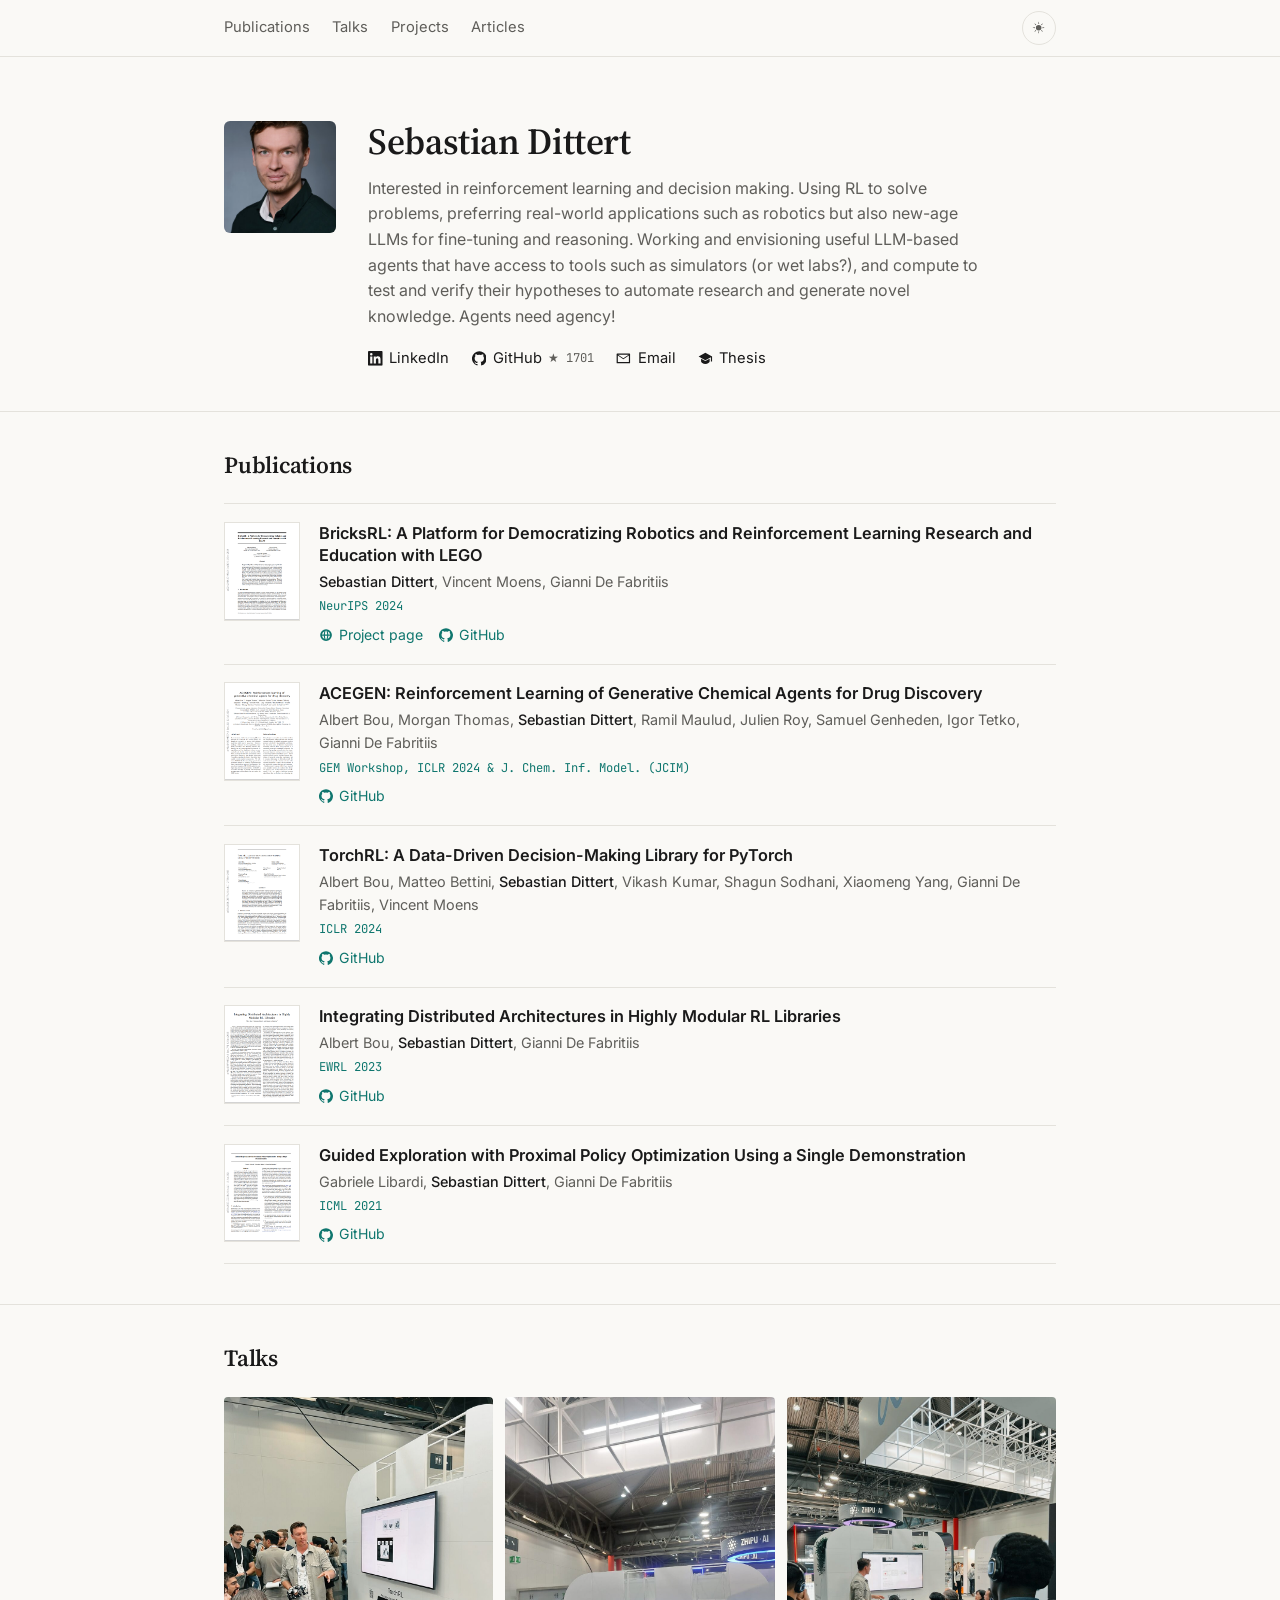
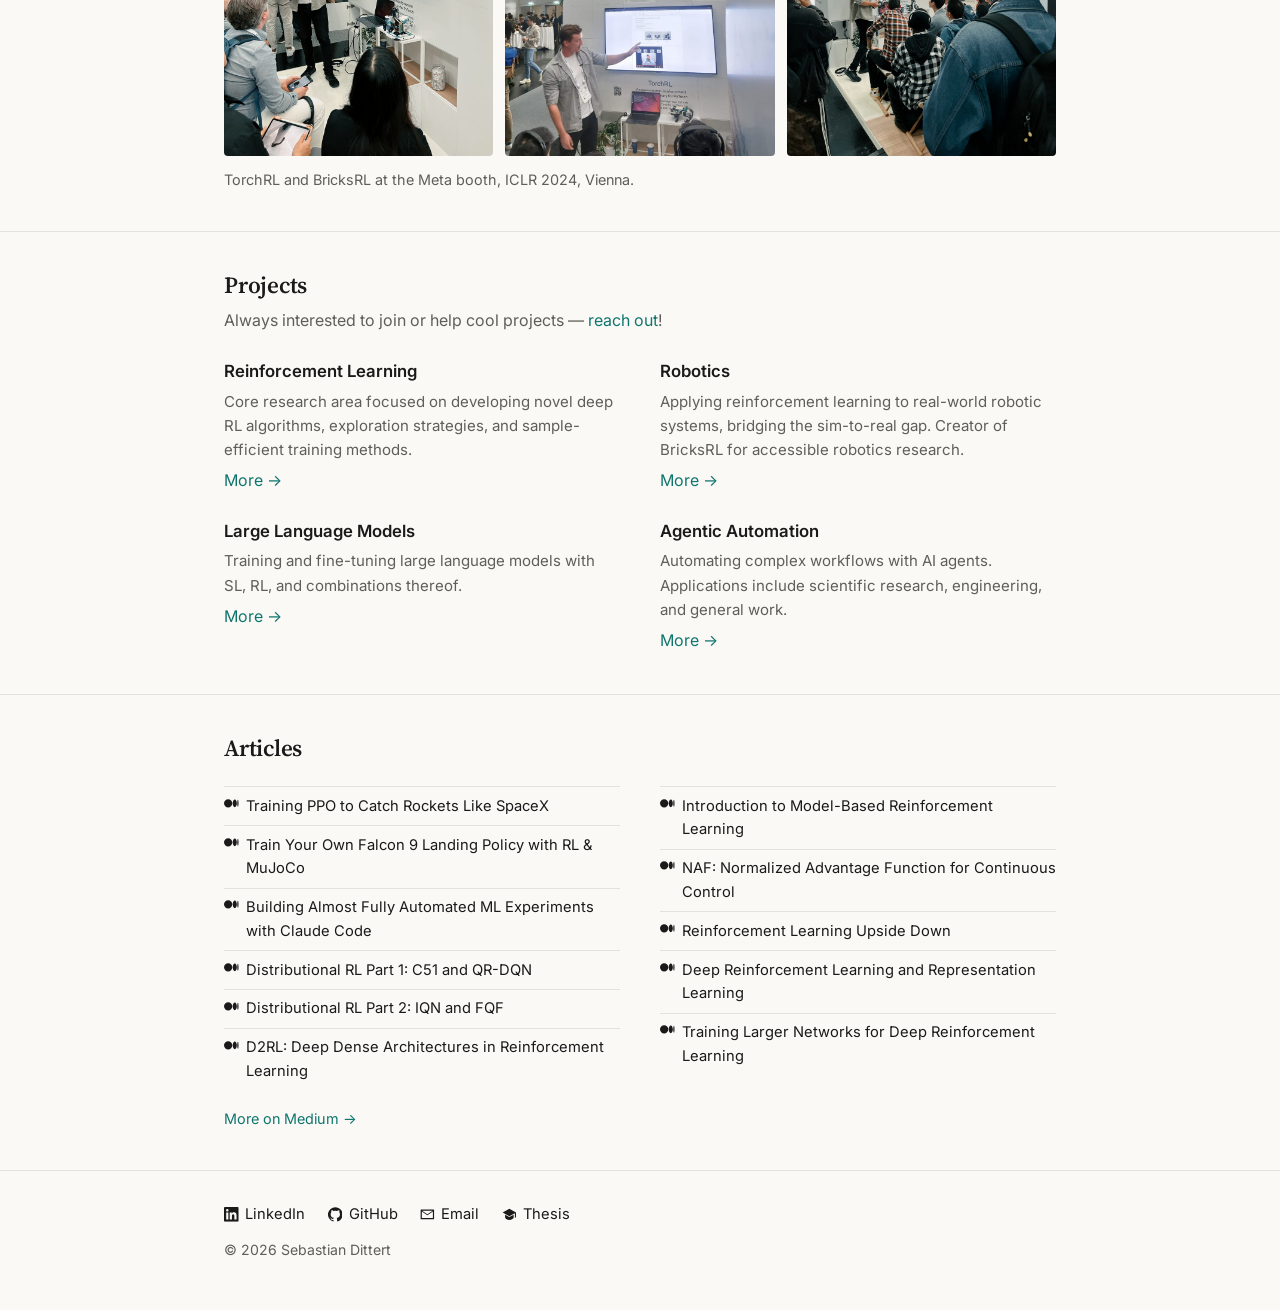
==== commit 51b052d3: "fix: remaining review minors - descriptive labels and captions for the Videos & Media facades - them" ====
--- a/index.html
+++ b/index.html
@@ -7,7 +7,9 @@
   <meta name="description" content="Reinforcement learning, robotics, LLMs and agentic automation. Publications, projects and articles by Sebastian Dittert.">
   <meta property="og:title" content="Sebastian Dittert">
   <meta property="og:description" content="Reinforcement learning, robotics, LLMs and agentic automation. Publications, projects and articles.">
-  <meta property="og:image" content="https://by571.github.io/media/avatar.jpg">
+  <meta property="og:image" content="https://by571.github.io/media/share.jpg">
+  <meta property="og:image:width" content="1200">
+  <meta property="og:image:height" content="630">
   <meta property="og:type" content="website">
   <meta property="og:url" content="https://by571.github.io/">
   <link rel="icon" href="favicon.svg" type="image/svg+xml">
@@ -15,7 +17,7 @@
   <link rel="preconnect" href="https://fonts.gstatic.com" crossorigin>
   <link href="https://fonts.googleapis.com/css2?family=Source+Serif+4:wght@600&family=Inter:wght@400;500;600&family=JetBrains+Mono:wght@400;500&display=swap" rel="stylesheet">
   <link rel="stylesheet" href="assets/style.css">
-  <script>(function(){var t=null;try{t=localStorage.getItem('theme')}catch(e){}if(t!=='light'&&t!=='dark'){t=window.matchMedia('(prefers-color-scheme: dark)').matches?'dark':'light'}document.documentElement.setAttribute('data-theme',t)})()</script>
+  <script>(function(){var t=null;try{t=localStorage.getItem('theme')}catch(e){}if(t!=='light'&&t!=='dark'){t=window.matchMedia('(prefers-color-scheme: dark)').matches?'dark':'light'}document.documentElement.setAttribute('data-theme',t);document.documentElement.classList.add('js')})()</script>
 </head>
 <body>
 <svg xmlns="http://www.w3.org/2000/svg" style="display:none" aria-hidden="true">
--- a/assets/style.css
+++ b/assets/style.css
@@ -1,4 +1,4 @@
-/* by571.github.io — shared stylesheet. Tokens on :root (light), overrides under [data-theme="dark"]. */
+/* by571.github.io shared stylesheet. Tokens on :root (light), overrides under [data-theme="dark"]. */
 :root {
   --bg: #faf9f6;
   --surface: #ffffff;
@@ -47,10 +47,11 @@
 .nav-links a.active { color: var(--text); border-bottom: 2px solid var(--accent); padding-bottom: 2px; }
 .theme-toggle {
   background: none; border: 1px solid var(--border); color: var(--text-2);
-  width: 34px; height: 34px; border-radius: 999px; cursor: pointer;
+  width: 34px; height: 34px; border-radius: 999px; cursor: pointer; flex-shrink: 0;
   display: inline-flex; align-items: center; justify-content: center;
 }
 .theme-toggle:hover { color: var(--accent); border-color: var(--accent); }
+html:not(.js) .theme-toggle { display: none; }
 .theme-toggle .icon-moon { display: none; }
 [data-theme="dark"] .theme-toggle .icon-sun { display: none; }
 [data-theme="dark"] .theme-toggle .icon-moon { display: block; }
@@ -67,7 +68,7 @@
 .page-title p { color: var(--text-2); max-width: 62ch; }
 
 /* Sections */
-.section { padding: 2.5rem 0; border-top: 1px solid var(--border); }
+.section { padding: 2.5rem 0; border-top: 1px solid var(--border); scroll-margin-top: 56px; }
 .section h2 { font-size: 1.45rem; line-height: 1.2; margin-bottom: 1.5rem; }
 .section h2 + p.muted { margin: -1rem 0 1.5rem; }
 .section .note { color: var(--text-2); font-size: .92rem; margin-top: 1.5rem; }
@@ -145,9 +146,13 @@
   .intro h1, .page-title h1 { font-size: 1.9rem; }
   .nav-links { gap: .9rem; }
   .nav-links a { font-size: .86rem; }
+}
+@media (max-width: 380px) {
+  .nav-links { gap: .6rem; }
+  .nav-links a { font-size: .82rem; }
   .areas { grid-template-columns: 1fr; }
   .articles { columns: 1; }
   .pub { grid-template-columns: 1fr; }
   .pub img { display: none; }
-  .talks { grid-template-columns: 1fr 1fr; }
+  .talks { gap: .5rem; }
 }
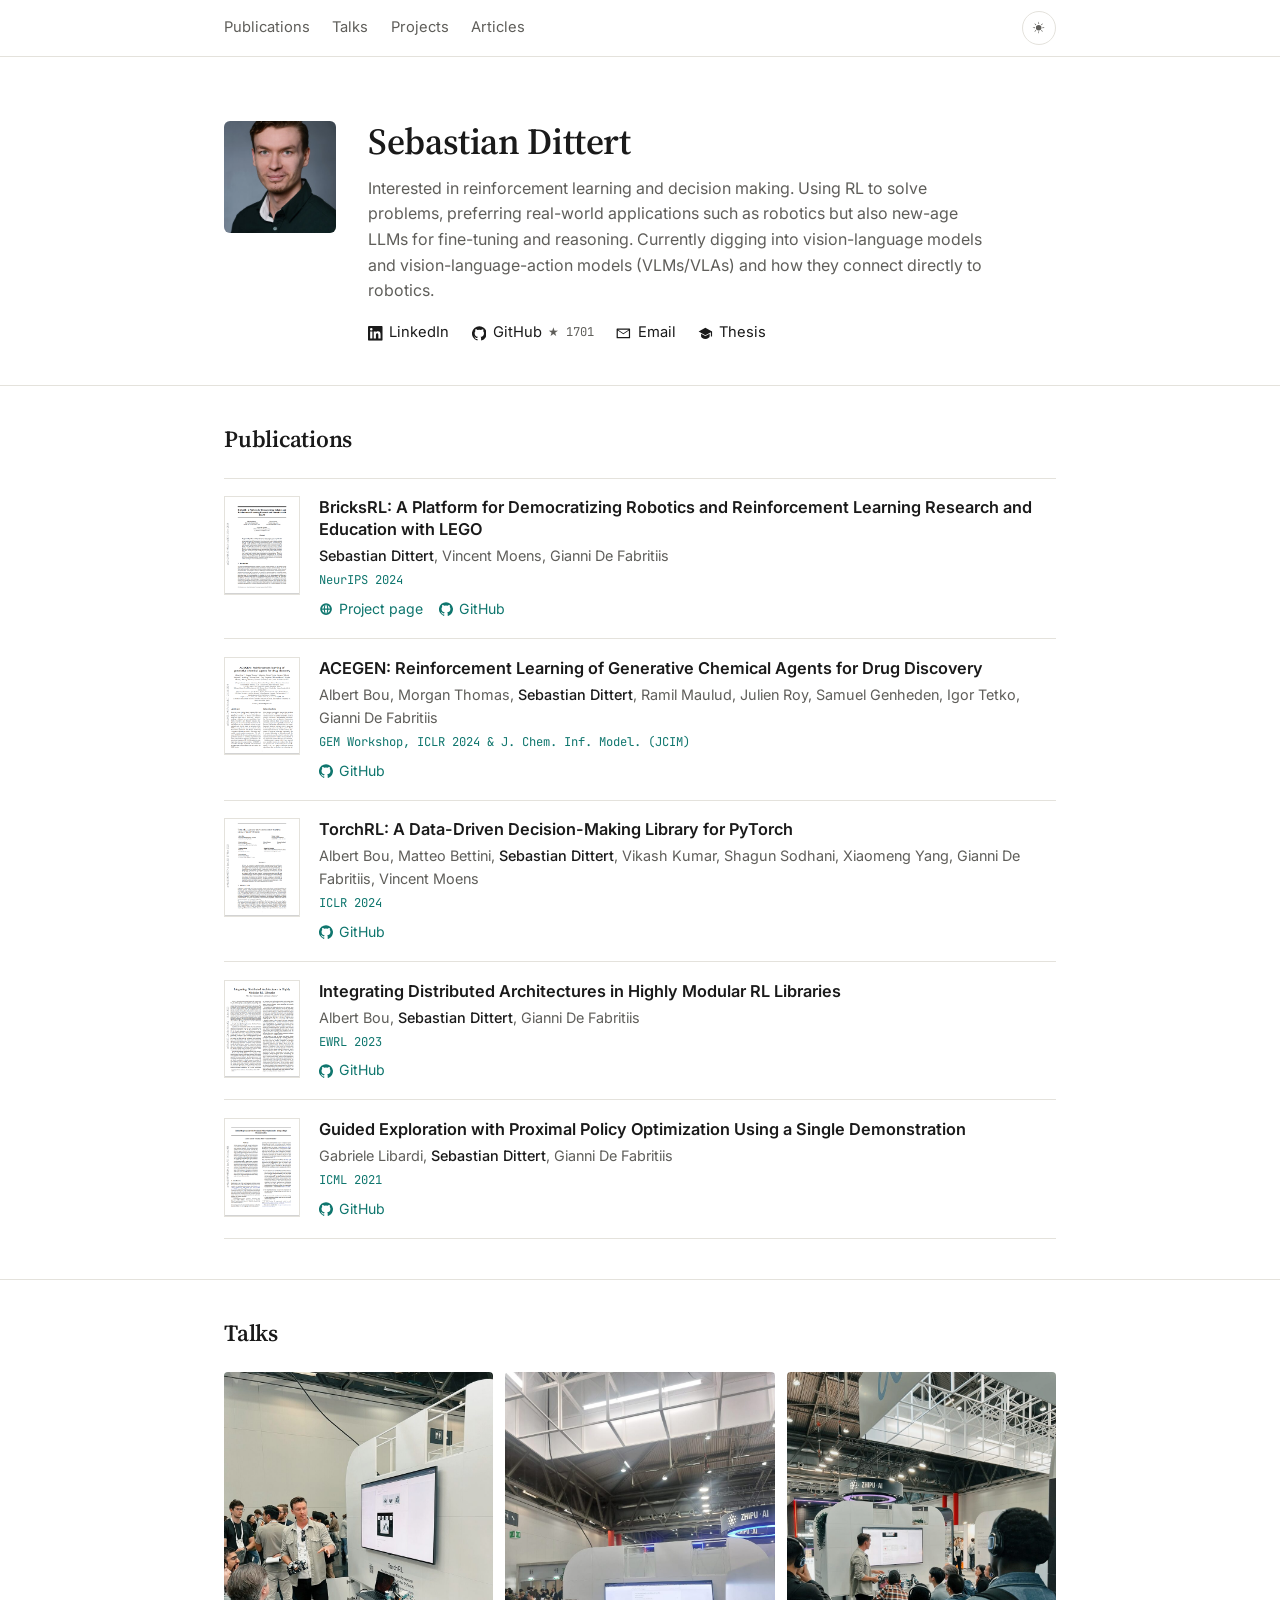
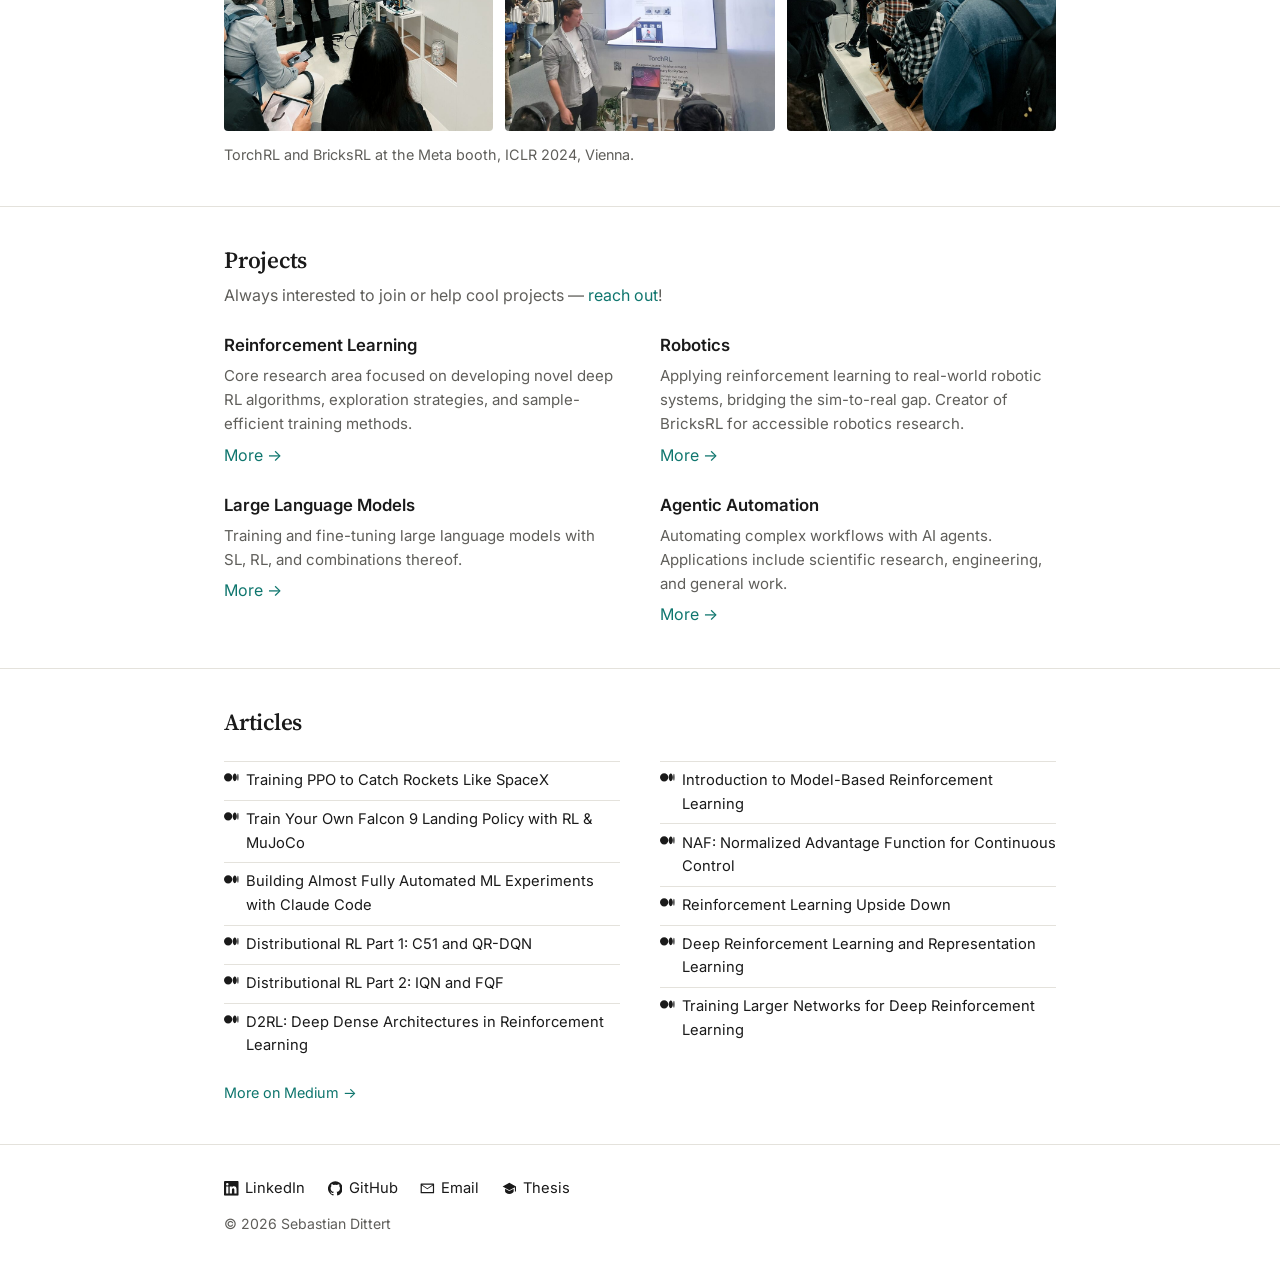
==== commit cb82e61b: "feat: light on first visit, white background, shorter intro with VLMs/VLAs Co-Authored-By: Claude Fa" ====
--- a/index.html
+++ b/index.html
@@ -4,9 +4,9 @@
   <meta charset="utf-8">
   <meta name="viewport" content="width=device-width, initial-scale=1">
   <title>Sebastian Dittert</title>
-  <meta name="description" content="Reinforcement learning, robotics, LLMs and agentic automation. Publications, projects and articles by Sebastian Dittert.">
+  <meta name="description" content="Reinforcement learning, robotics, LLMs, VLMs and VLAs, and agentic automation. Publications, projects and articles by Sebastian Dittert.">
   <meta property="og:title" content="Sebastian Dittert">
-  <meta property="og:description" content="Reinforcement learning, robotics, LLMs and agentic automation. Publications, projects and articles.">
+  <meta property="og:description" content="Reinforcement learning, robotics, LLMs, VLMs and VLAs, and agentic automation. Publications, projects and articles.">
   <meta property="og:image" content="https://by571.github.io/media/share.jpg">
   <meta property="og:image:width" content="1200">
   <meta property="og:image:height" content="630">
@@ -17,7 +17,7 @@
   <link rel="preconnect" href="https://fonts.gstatic.com" crossorigin>
   <link href="https://fonts.googleapis.com/css2?family=Source+Serif+4:wght@600&family=Inter:wght@400;500;600&family=JetBrains+Mono:wght@400;500&display=swap" rel="stylesheet">
   <link rel="stylesheet" href="assets/style.css">
-  <script>(function(){var t=null;try{t=localStorage.getItem('theme')}catch(e){}if(t!=='light'&&t!=='dark'){t=window.matchMedia('(prefers-color-scheme: dark)').matches?'dark':'light'}document.documentElement.setAttribute('data-theme',t);document.documentElement.classList.add('js')})()</script>
+  <script>(function(){var t=null;try{t=localStorage.getItem('theme')}catch(e){}if(t!=='light'&&t!=='dark'){t='light'}document.documentElement.setAttribute('data-theme',t);document.documentElement.classList.add('js')})()</script>
 </head>
 <body>
 <svg xmlns="http://www.w3.org/2000/svg" style="display:none" aria-hidden="true">
@@ -50,7 +50,7 @@
   <img class="intro-photo" src="media/avatar.jpg" alt="Sebastian Dittert" width="112" height="112">
   <div>
     <h1>Sebastian Dittert</h1>
-    <p>Interested in reinforcement learning and decision making. Using RL to solve problems, preferring real-world applications such as robotics but also new-age LLMs for fine-tuning and reasoning. Working and envisioning useful LLM-based agents that have access to tools such as simulators (or wet labs?), and compute to test and verify their hypotheses to automate research and generate novel knowledge. Agents need agency!</p>
+    <p>Interested in reinforcement learning and decision making. Using RL to solve problems, preferring real-world applications such as robotics but also new-age LLMs for fine-tuning and reasoning. Currently digging into vision-language models and vision-language-action models (VLMs/VLAs) and how they connect directly to robotics.</p>
     <div class="links">
       <a href="https://www.linkedin.com/in/sebastian-dittert/" target="_blank" rel="noopener"><svg class="icon"><use href="#i-linkedin"/></svg>LinkedIn</a>
       <a href="https://github.com/BY571" target="_blank" rel="noopener"><svg class="icon"><use href="#i-github"/></svg>GitHub <span id="total-stars" class="stars"></span></a>
--- a/assets/style.css
+++ b/assets/style.css
@@ -1,6 +1,6 @@
-/* by571.github.io shared stylesheet. Tokens on :root (light), overrides under [data-theme="dark"]. */
+/* by571.github.io shared stylesheet. Tokens on :root (light, the default), overrides under [data-theme="dark"]. */
 :root {
-  --bg: #faf9f6;
+  --bg: #ffffff;
   --surface: #ffffff;
   --text: #1a1a1a;
   --text-2: #5f5e5a;
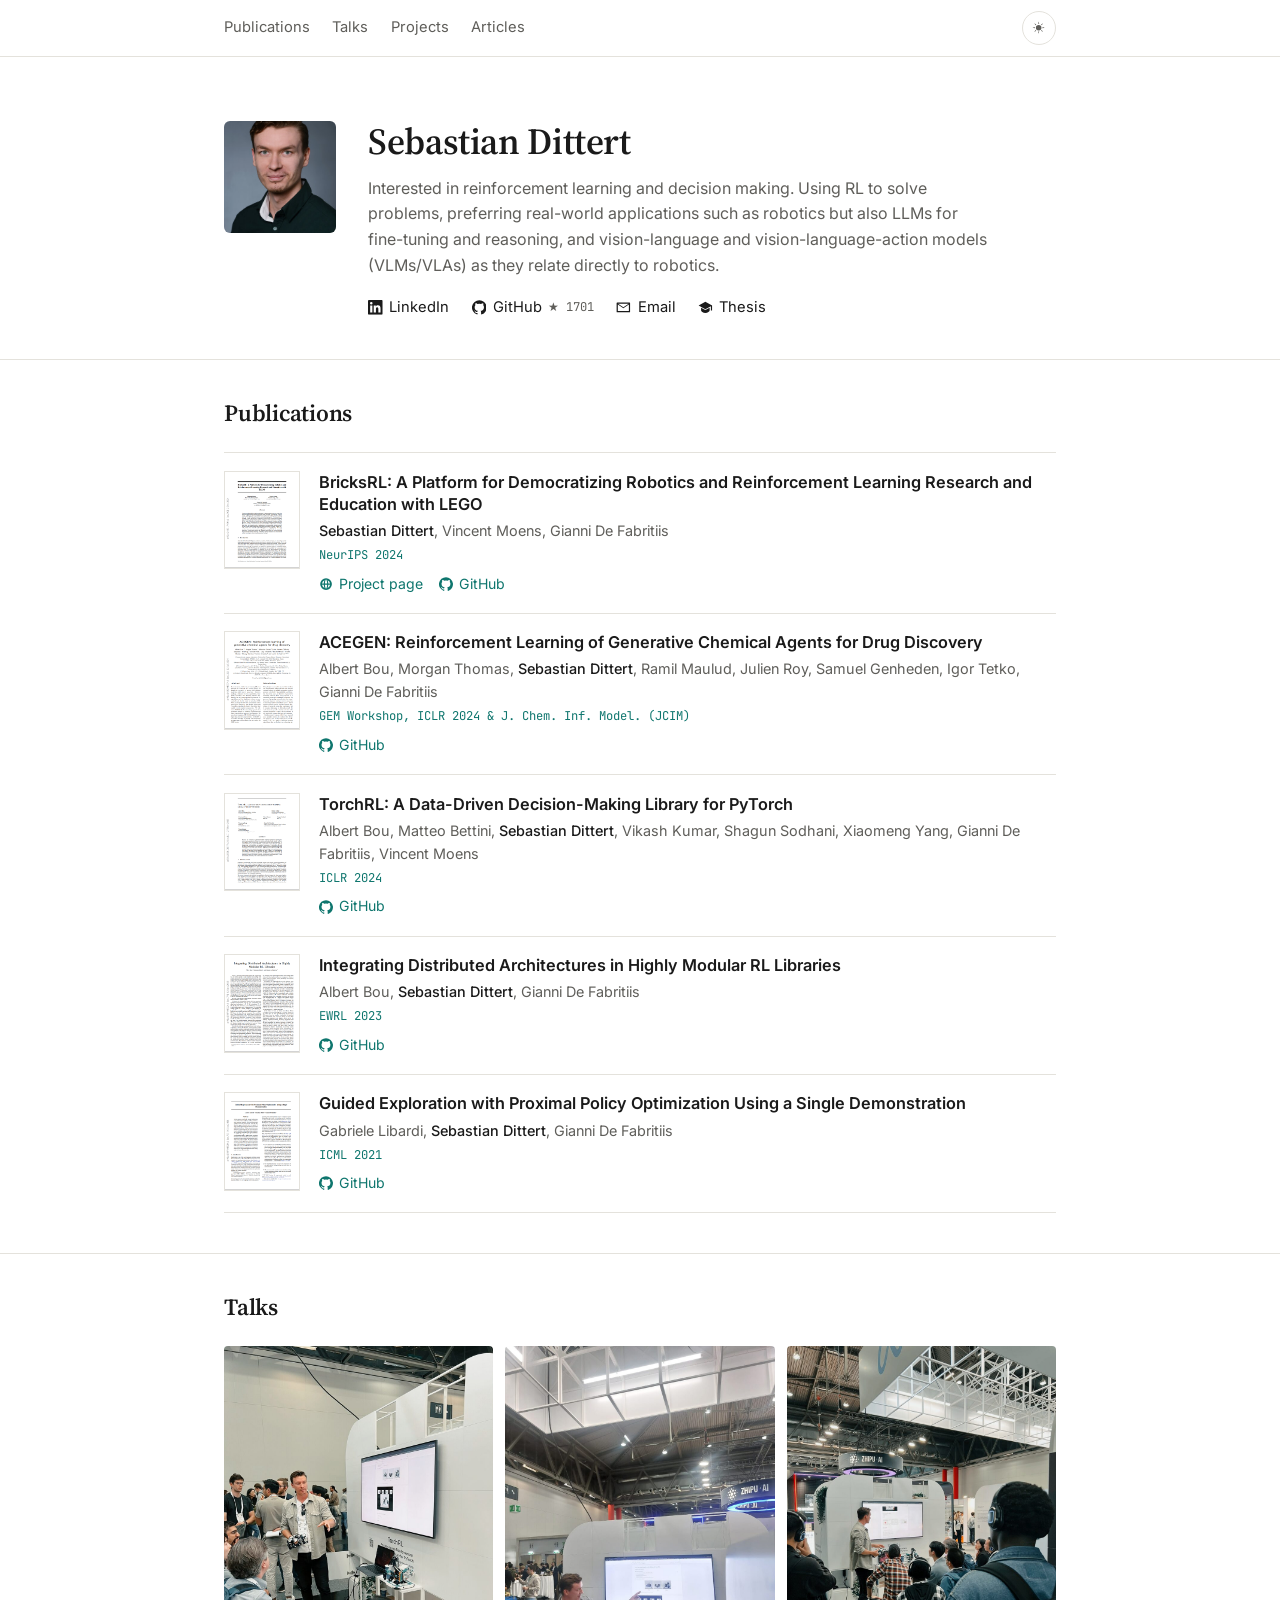
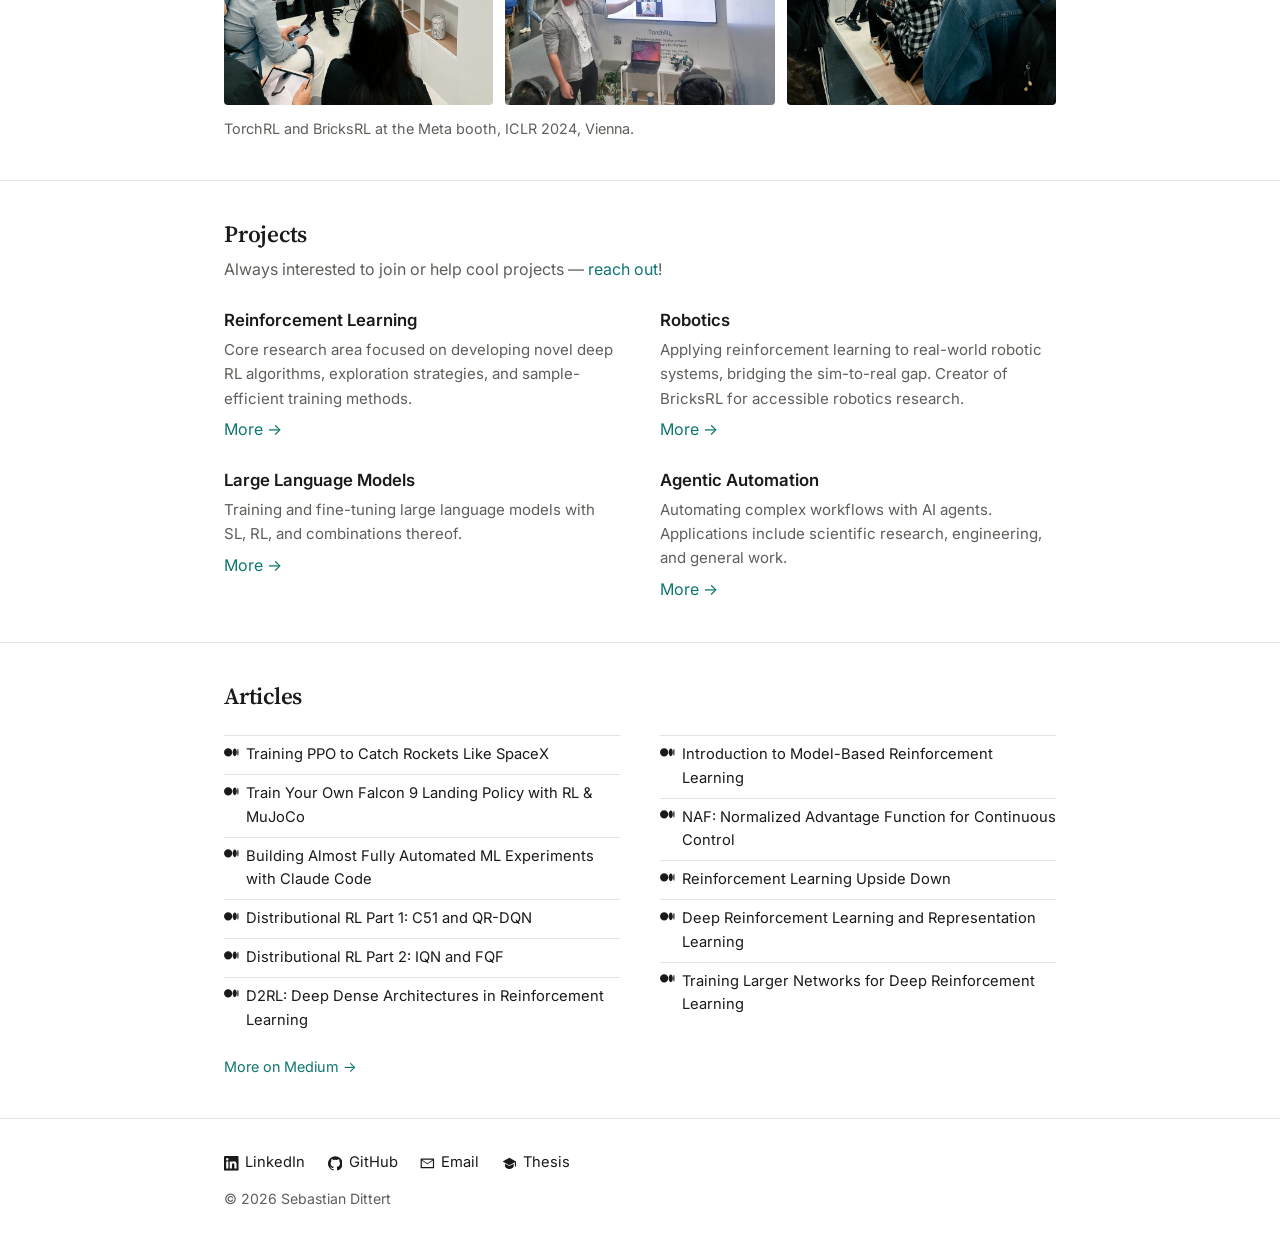
==== commit e081e386: "copy: tighten intro wording Co-Authored-By: Claude Fable 5.1 <noreply@anthropic.com>" ====
--- a/index.html
+++ b/index.html
@@ -50,7 +50,7 @@
   <img class="intro-photo" src="media/avatar.jpg" alt="Sebastian Dittert" width="112" height="112">
   <div>
     <h1>Sebastian Dittert</h1>
-    <p>Interested in reinforcement learning and decision making. Using RL to solve problems, preferring real-world applications such as robotics but also new-age LLMs for fine-tuning and reasoning. Currently digging into vision-language models and vision-language-action models (VLMs/VLAs) and how they connect directly to robotics.</p>
+    <p>Interested in reinforcement learning and decision making. Using RL to solve problems, preferring real-world applications such as robotics but also LLMs for fine-tuning and reasoning, and vision-language and vision-language-action models (VLMs/VLAs) as they relate directly to robotics.</p>
     <div class="links">
       <a href="https://www.linkedin.com/in/sebastian-dittert/" target="_blank" rel="noopener"><svg class="icon"><use href="#i-linkedin"/></svg>LinkedIn</a>
       <a href="https://github.com/BY571" target="_blank" rel="noopener"><svg class="icon"><use href="#i-github"/></svg>GitHub <span id="total-stars" class="stars"></span></a>
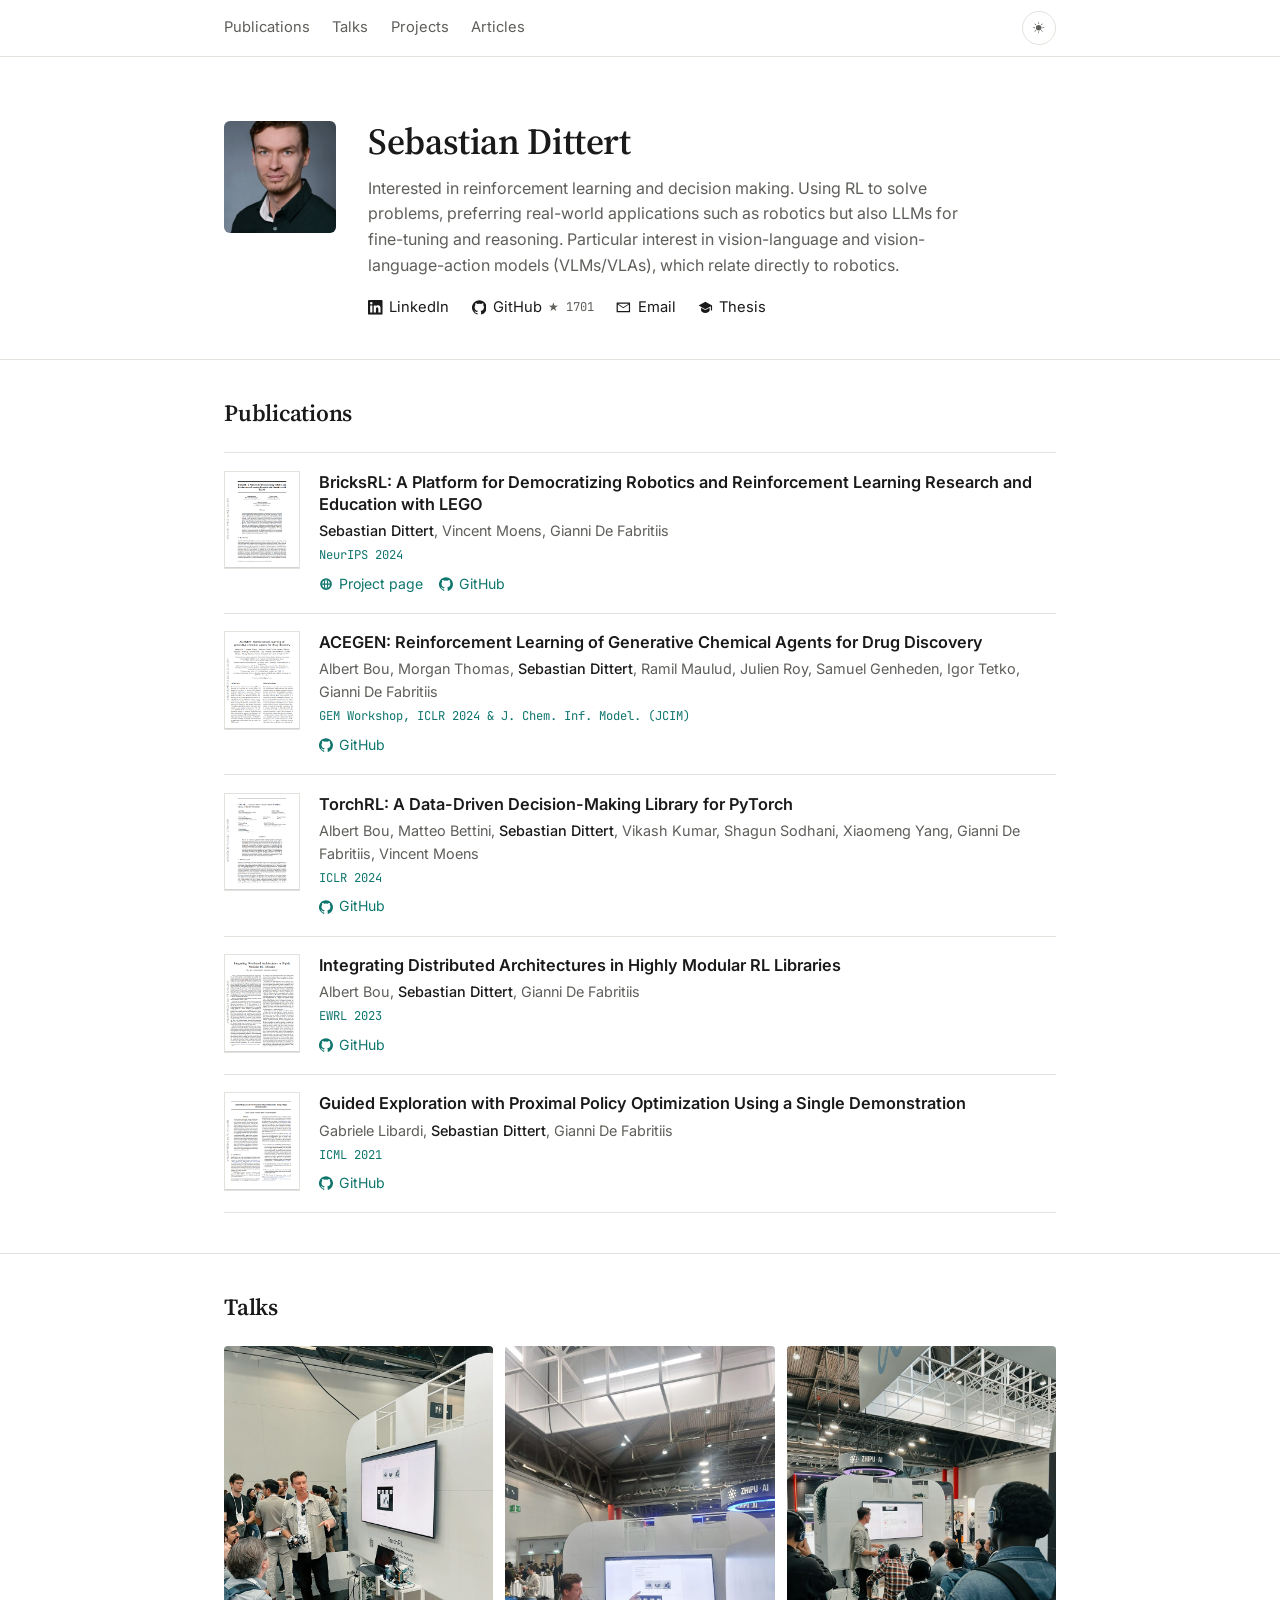
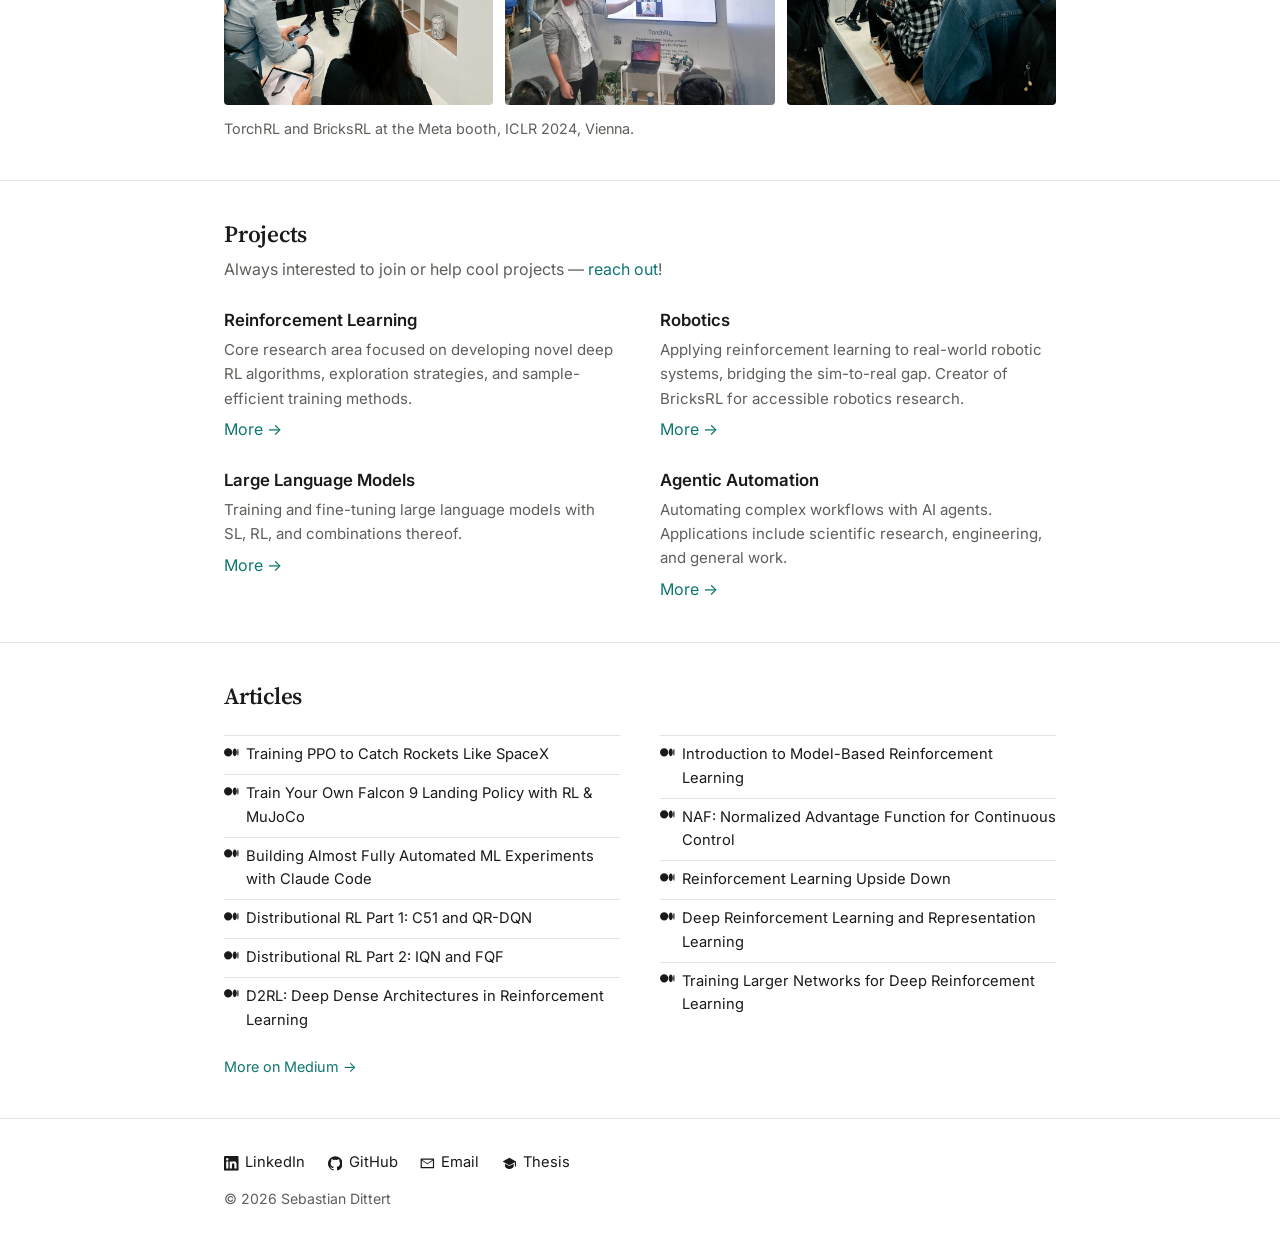
==== commit 3116922c: "copy: split the intro into two sentences Co-Authored-By: Claude Fable 5.1 <noreply@anthropic.com>" ====
--- a/index.html
+++ b/index.html
@@ -50,7 +50,7 @@
   <img class="intro-photo" src="media/avatar.jpg" alt="Sebastian Dittert" width="112" height="112">
   <div>
     <h1>Sebastian Dittert</h1>
-    <p>Interested in reinforcement learning and decision making. Using RL to solve problems, preferring real-world applications such as robotics but also LLMs for fine-tuning and reasoning, and vision-language and vision-language-action models (VLMs/VLAs) as they relate directly to robotics.</p>
+    <p>Interested in reinforcement learning and decision making. Using RL to solve problems, preferring real-world applications such as robotics but also LLMs for fine-tuning and reasoning. Particular interest in vision-language and vision-language-action models (VLMs/VLAs), which relate directly to robotics.</p>
     <div class="links">
       <a href="https://www.linkedin.com/in/sebastian-dittert/" target="_blank" rel="noopener"><svg class="icon"><use href="#i-linkedin"/></svg>LinkedIn</a>
       <a href="https://github.com/BY571" target="_blank" rel="noopener"><svg class="icon"><use href="#i-github"/></svg>GitHub <span id="total-stars" class="stars"></span></a>
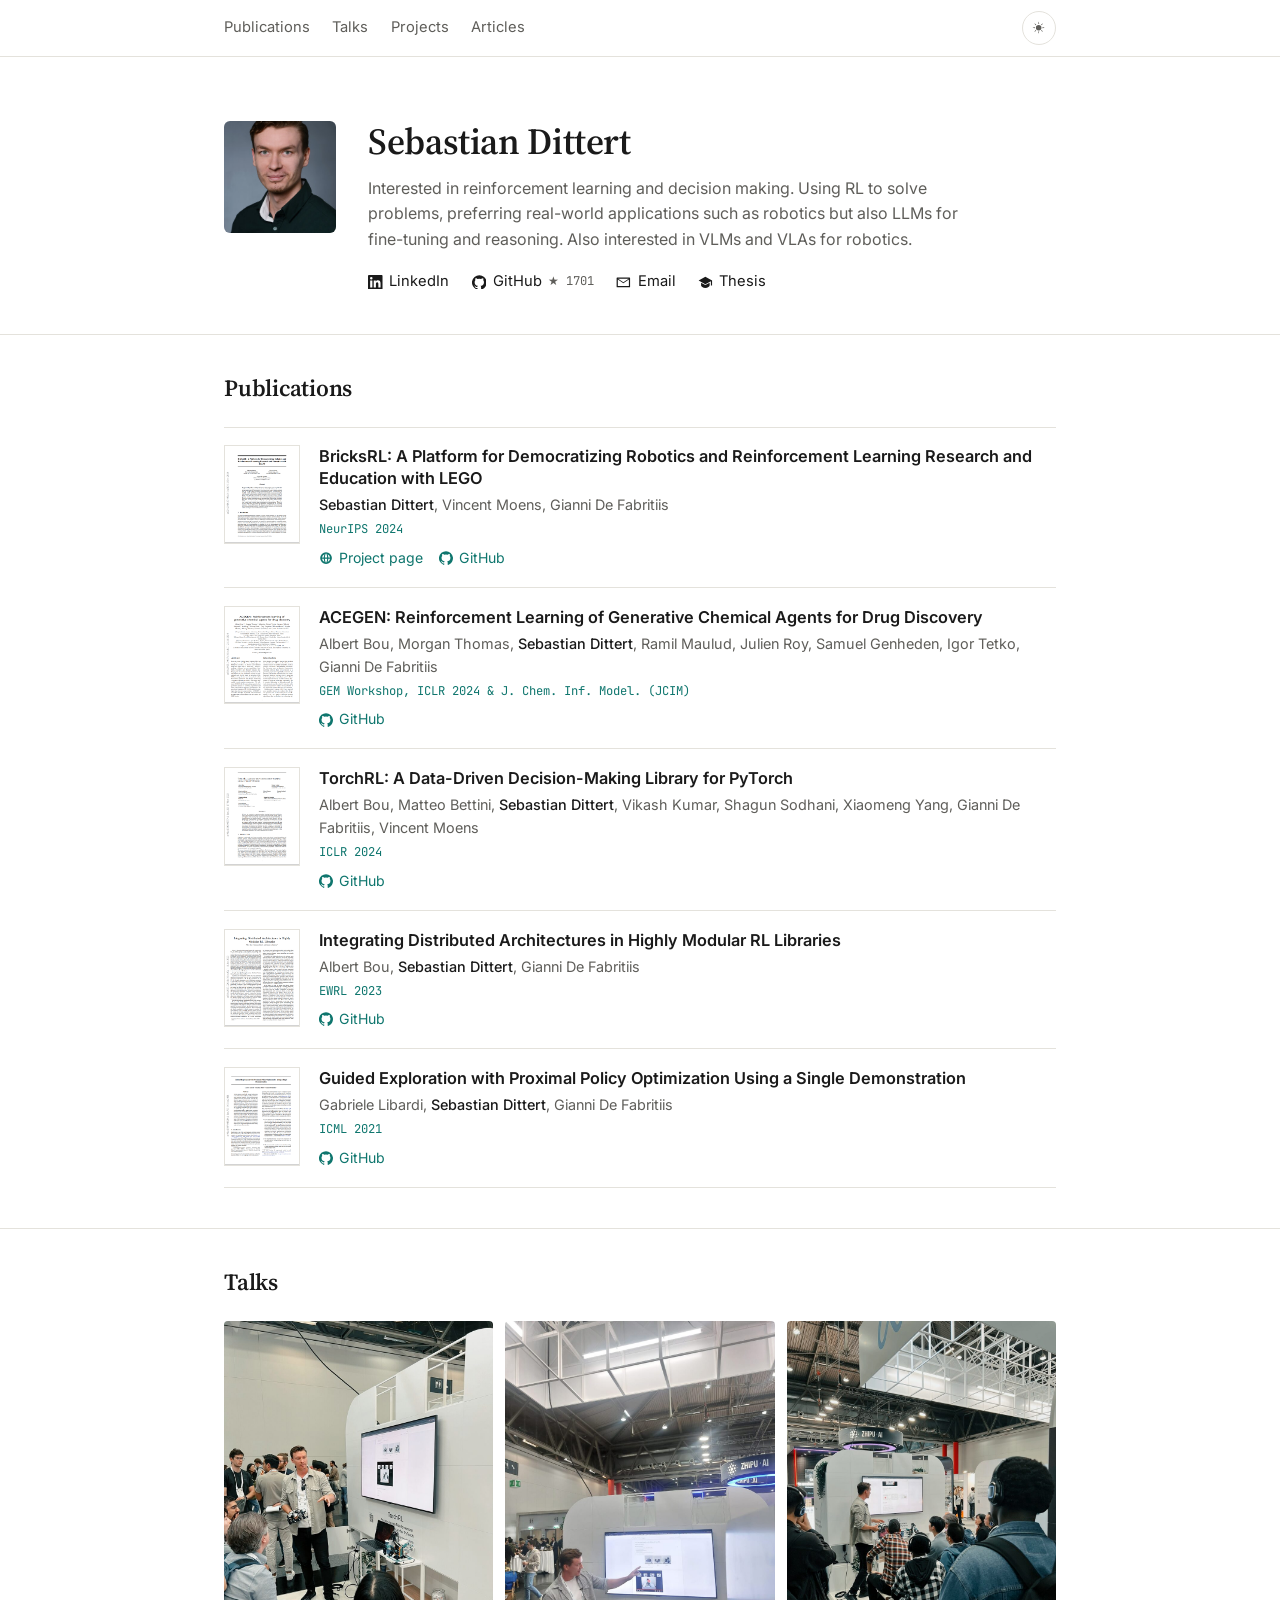
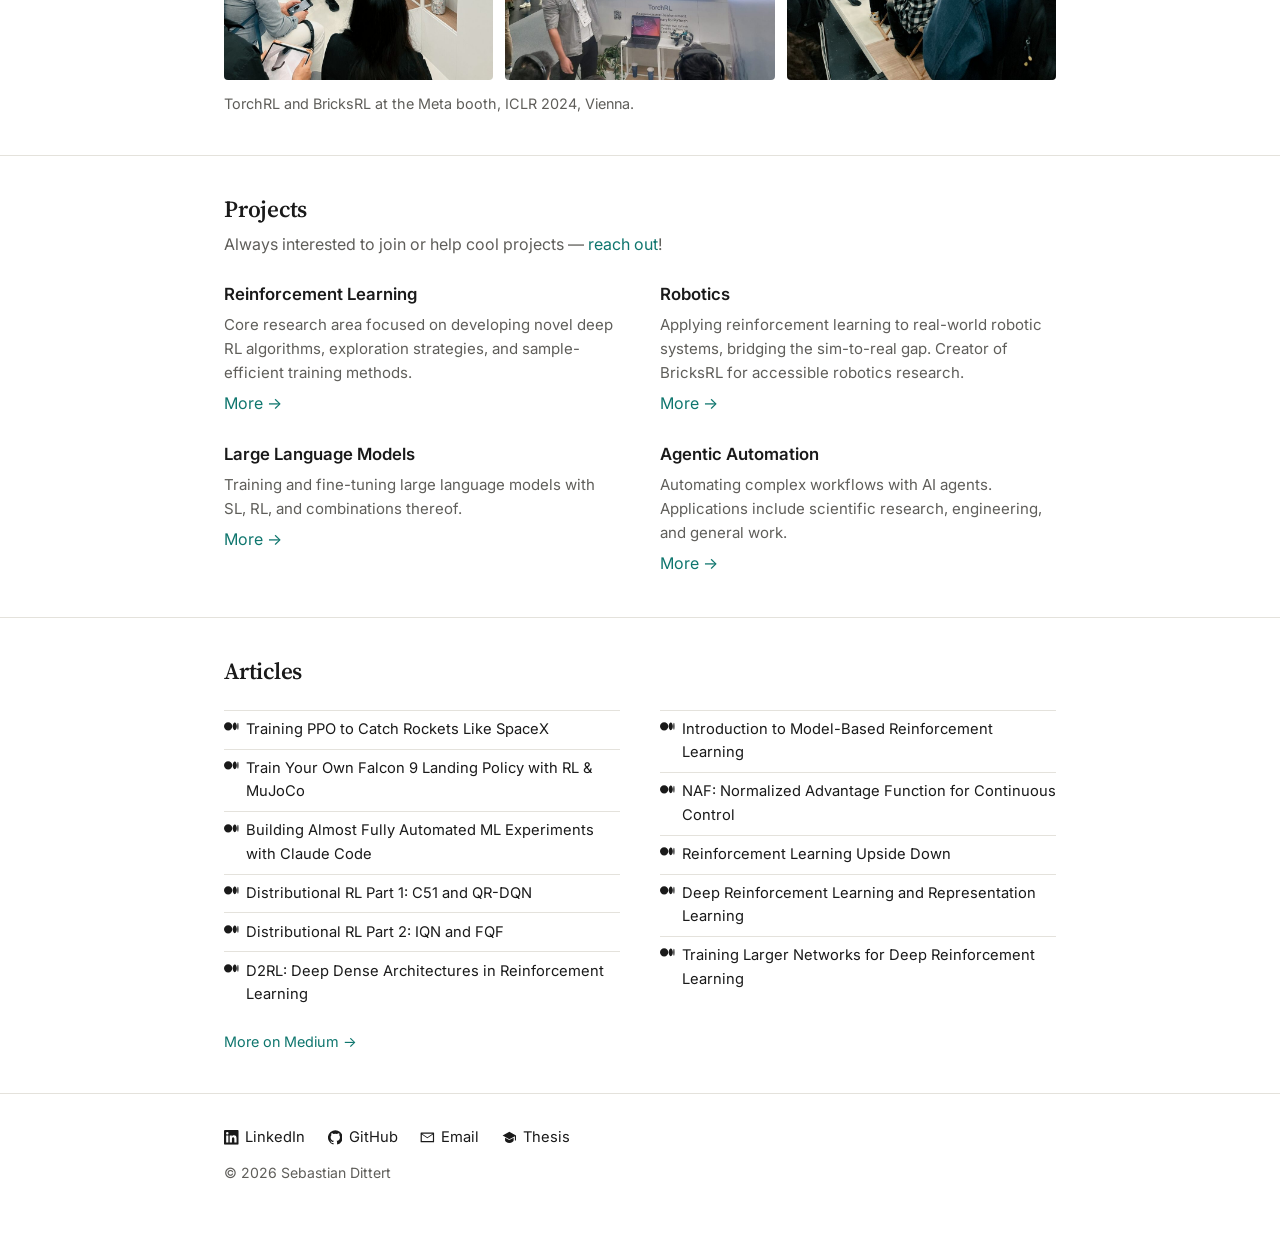
==== commit 02936ee0: "copy: plain intro Co-Authored-By: Claude Fable 5.1 <noreply@anthropic.com>" ====
--- a/index.html
+++ b/index.html
@@ -50,7 +50,7 @@
   <img class="intro-photo" src="media/avatar.jpg" alt="Sebastian Dittert" width="112" height="112">
   <div>
     <h1>Sebastian Dittert</h1>
-    <p>Interested in reinforcement learning and decision making. Using RL to solve problems, preferring real-world applications such as robotics but also LLMs for fine-tuning and reasoning. Particular interest in vision-language and vision-language-action models (VLMs/VLAs), which relate directly to robotics.</p>
+    <p>Interested in reinforcement learning and decision making. Using RL to solve problems, preferring real-world applications such as robotics but also LLMs for fine-tuning and reasoning. Also interested in VLMs and VLAs for robotics.</p>
     <div class="links">
       <a href="https://www.linkedin.com/in/sebastian-dittert/" target="_blank" rel="noopener"><svg class="icon"><use href="#i-linkedin"/></svg>LinkedIn</a>
       <a href="https://github.com/BY571" target="_blank" rel="noopener"><svg class="icon"><use href="#i-github"/></svg>GitHub <span id="total-stars" class="stars"></span></a>
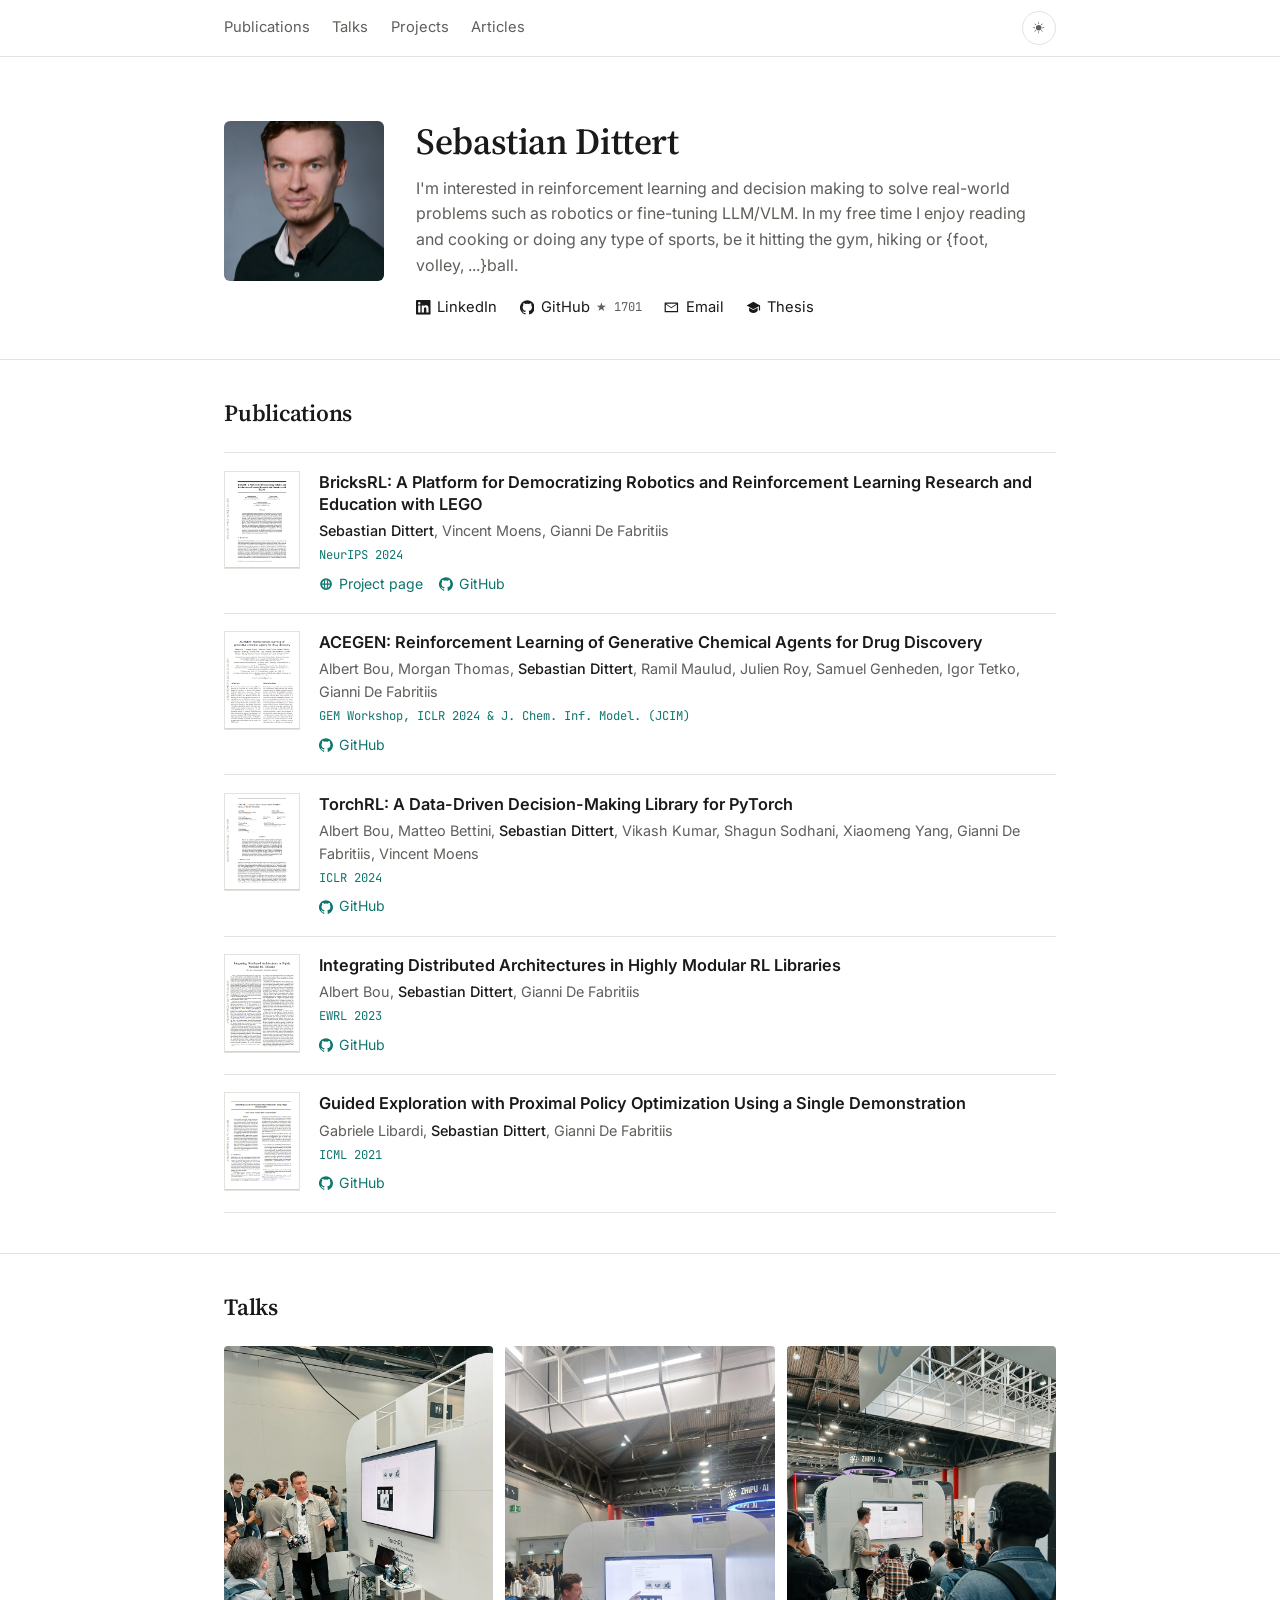
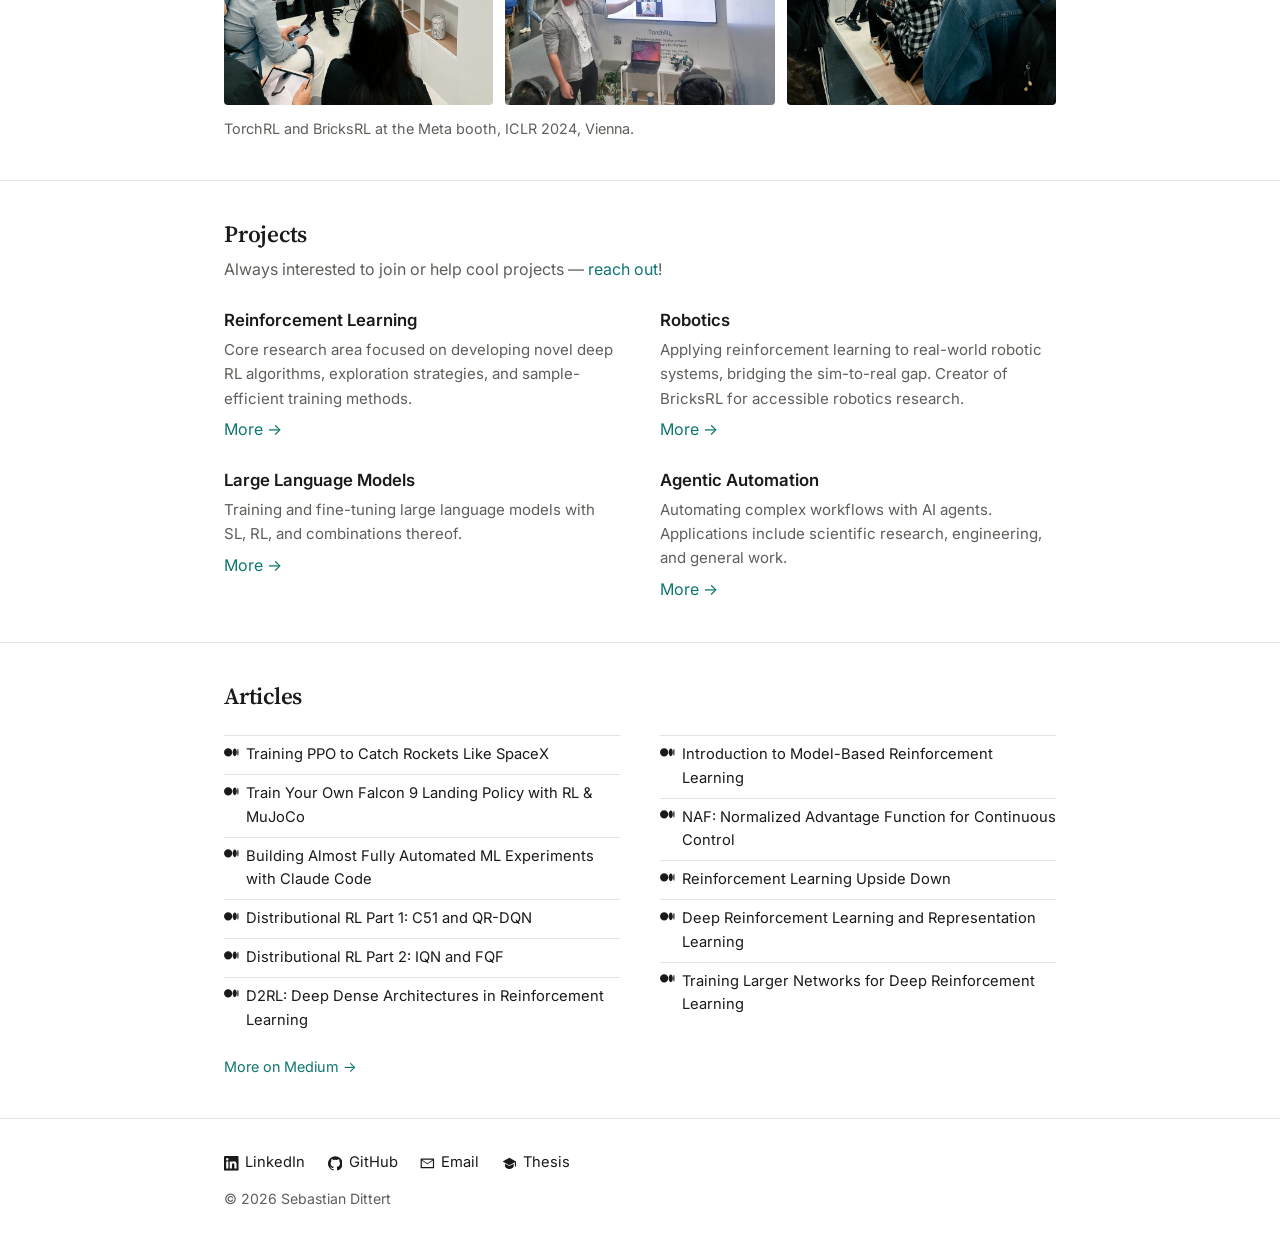
==== commit 852d5b50: "copy: intro in Sebastian's words; larger portrait Co-Authored-By: Claude Fable 5.1 <noreply@anthropi" ====
--- a/index.html
+++ b/index.html
@@ -47,10 +47,10 @@
 </nav>
 
 <header class="container intro">
-  <img class="intro-photo" src="media/avatar.jpg" alt="Sebastian Dittert" width="112" height="112">
+  <img class="intro-photo" src="media/avatar.jpg" alt="Sebastian Dittert" width="160" height="160">
   <div>
     <h1>Sebastian Dittert</h1>
-    <p>Interested in reinforcement learning and decision making. Using RL to solve problems, preferring real-world applications such as robotics but also LLMs for fine-tuning and reasoning. Also interested in VLMs and VLAs for robotics.</p>
+    <p>I'm interested in reinforcement learning and decision making to solve real-world problems such as robotics or fine-tuning LLM/VLM. In my free time I enjoy reading and cooking or doing any type of sports, be it hitting the gym, hiking or {foot, volley, ...}ball.</p>
     <div class="links">
       <a href="https://www.linkedin.com/in/sebastian-dittert/" target="_blank" rel="noopener"><svg class="icon"><use href="#i-linkedin"/></svg>LinkedIn</a>
       <a href="https://github.com/BY571" target="_blank" rel="noopener"><svg class="icon"><use href="#i-github"/></svg>GitHub <span id="total-stars" class="stars"></span></a>
--- a/assets/style.css
+++ b/assets/style.css
@@ -58,7 +58,7 @@
 
 /* Intro (index) and page title (subpages) */
 .intro { padding-top: 4rem; padding-bottom: 2.5rem; display: flex; gap: 2rem; align-items: flex-start; }
-.intro-photo { width: 112px; height: 112px; object-fit: cover; border-radius: 6px; flex-shrink: 0; }
+.intro-photo { width: 160px; height: 160px; object-fit: cover; border-radius: 6px; flex-shrink: 0; }
 .intro h1, .page-title h1 { font-size: 2.3rem; line-height: 1.1; margin-bottom: .9rem; }
 .intro p { max-width: 62ch; color: var(--text-2); margin-bottom: 1.1rem; }
 .links { display: flex; flex-wrap: wrap; gap: .4rem 1.4rem; font-size: .92rem; }
